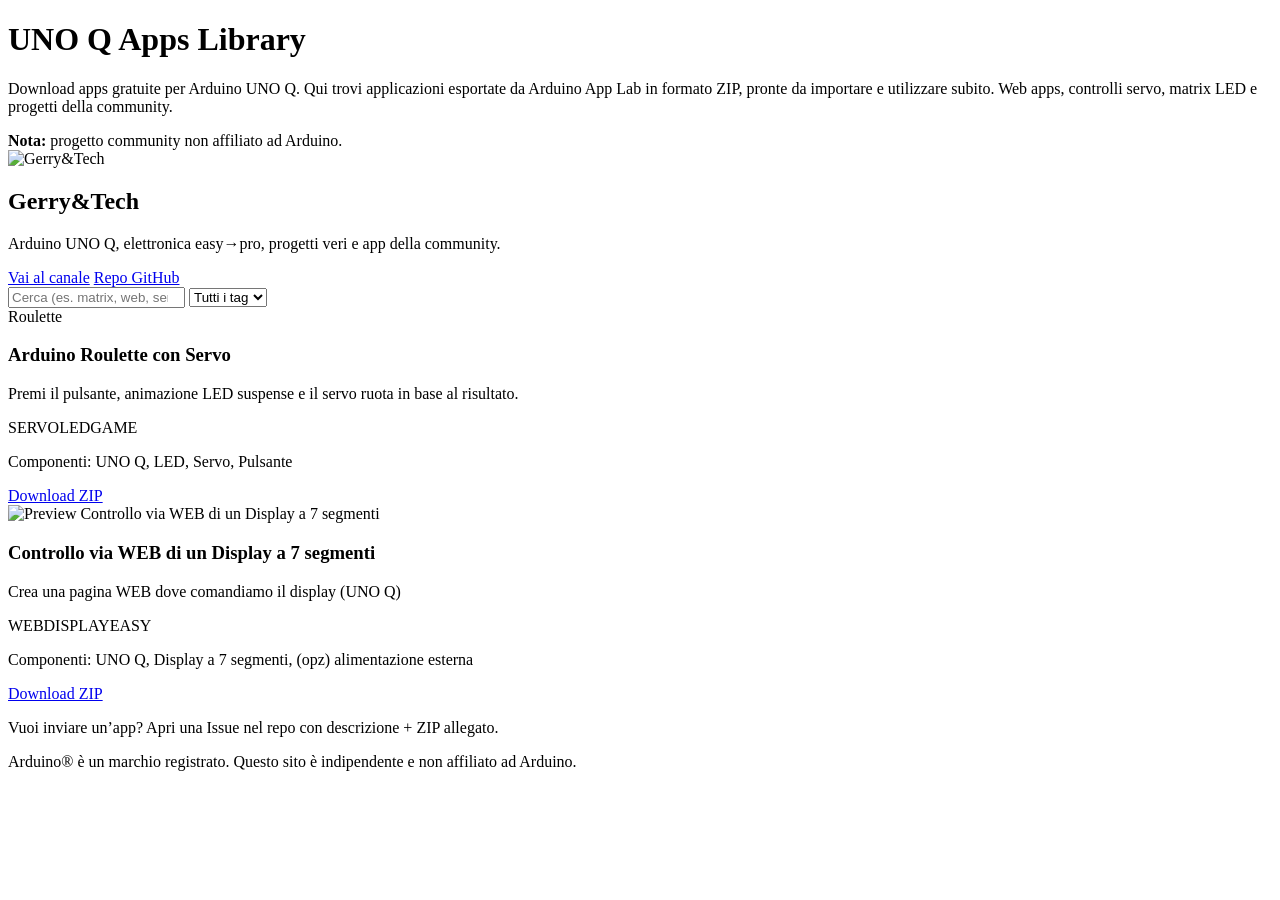
==== index.html @ cb01b99f "Update index.html" ====
<!doctype html>
<html lang="it">
<head>
  <meta charset="utf-8" />
  <meta name="viewport" content="width=device-width,initial-scale=1" />
  <title>Download Arduino UNO Q Apps Free - UNO Q App Library</title>
  <meta name="description" content="Download apps gratuite per Arduino UNO Q. ZIP pronti da importare in Arduino App Lab. Matrix, Web UI, Servo control e progetti community." />
  <meta name="keywords" content="Arduino UNO Q apps, download Arduino apps, Arduino App Lab zip, Arduino UNO Q projects, free Arduino apps" />
  <link rel="stylesheet" href="style.css" />
</head>
<body>
  <header class="wrap">
    <h1>UNO Q Apps Library</h1>
    <p>
Download apps gratuite per Arduino UNO Q. Qui trovi applicazioni esportate da Arduino App Lab in formato ZIP,
pronte da importare e utilizzare subito. Web apps, controlli servo, matrix LED e progetti della community.
</p>
    <div class="notice">
      <strong>Nota:</strong> progetto community non affiliato ad Arduino.
    </div>
    <section class="channel">
  <div class="channel-card">
    <img class="channel-img" src="assets/channel-banner.jpg" alt="Gerry&Tech">
    <div class="channel-info">
      <h2>Gerry&Tech</h2>
      <p>Arduino UNO Q, elettronica easy→pro, progetti veri e app della community.</p>
      <div class="channel-cta">
        <a class="btn primary" href="https://www.youtube.com/channel/UCjXdbreXXKrvXyU1SvKOJqw" target="_blank" rel="noreferrer">Vai al canale</a>
        <a class="btn" href="https://github.com/gerry-tech/gerry-uno-q-apps" target="_blank" rel="noreferrer">Repo GitHub</a>
      </div>
    </div>
  </div>
</section>
    <div class="controls">
      <input id="q" type="search" placeholder="Cerca (es. matrix, web, servo)..." />
      <select id="tag">
        <option value="">Tutti i tag</option>
      </select>
    </div>
  </header>

  <main class="wrap">
    <div id="grid" class="grid"></div>

    <footer class="footer">
      <p>
        Vuoi inviare un’app? Apri una Issue nel repo con descrizione + ZIP allegato.
      </p>
      <p class="tiny">
        Arduino® è un marchio registrato. Questo sito è indipendente e non affiliato ad Arduino.
      </p>
    </footer>
  </main>

  <script src="apps/apps.js?v=3"></script>
<script src="main.js?v=3"></script>
</body>
</html>
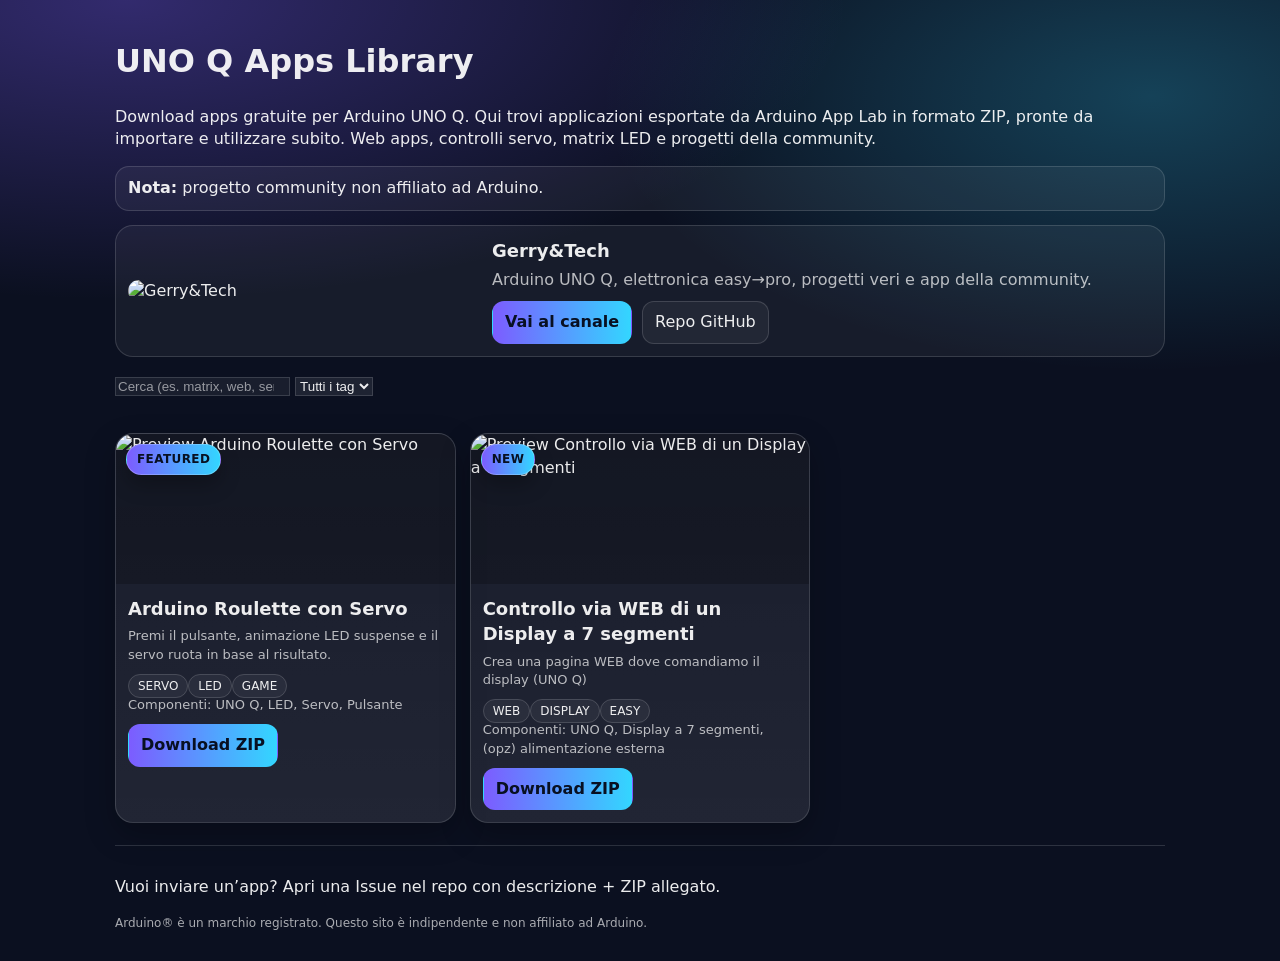
==== commit 77ab5096: "Update index.html" ====
--- a/index.html
+++ b/index.html
@@ -6,7 +6,7 @@
   <title>Download Arduino UNO Q Apps Free - UNO Q App Library</title>
   <meta name="description" content="Download apps gratuite per Arduino UNO Q. ZIP pronti da importare in Arduino App Lab. Matrix, Web UI, Servo control e progetti community." />
   <meta name="keywords" content="Arduino UNO Q apps, download Arduino apps, Arduino App Lab zip, Arduino UNO Q projects, free Arduino apps" />
-  <link rel="stylesheet" href="style.css" />
+  <link rel="stylesheet" href="style.css?v=4" />
 </head>
 <body>
   <header class="wrap">
@@ -20,7 +20,7 @@
     </div>
     <section class="channel">
   <div class="channel-card">
-    <img class="channel-img" src="assets/channel-banner.jpg" alt="Gerry&Tech">
+    <img class="channel-img" src="/gerry-uno-q-apps/assets/banner.jpg" alt="Gerry&Tech">
     <div class="channel-info">
       <h2>Gerry&Tech</h2>
       <p>Arduino UNO Q, elettronica easy→pro, progetti veri e app della community.</p>
@@ -52,7 +52,7 @@
     </footer>
   </main>
 
-  <script src="apps/apps.js?v=3"></script>
-<script src="main.js?v=3"></script>
+  <script src="apps/apps.js?v=4"></script>
+<script src="main.js?v=4"></script>
 </body>
 </html>
--- a/style.css
+++ b/style.css
@@ -0,0 +1,161 @@
+:root {
+  --max: 1050px;
+  --bg: #0b1020;
+  --card: rgba(255,255,255,0.06);
+  --card2: rgba(255,255,255,0.09);
+  --text: rgba(255,255,255,0.92);
+  --muted: rgba(255,255,255,0.70);
+  --border: rgba(255,255,255,0.14);
+  --accent: #7c5cff;
+  --accent2: #33d6ff;
+}
+
+body {
+  margin: 0;
+  font-family: system-ui, -apple-system, Segoe UI, Roboto, Arial;
+  color: var(--text);
+  background:
+    radial-gradient(1200px 500px at 10% 0%, rgba(124,92,255,0.35), transparent 60%),
+    radial-gradient(1000px 500px at 90% 10%, rgba(51,214,255,0.25), transparent 55%),
+    var(--bg);
+  line-height: 1.4;
+}
+
+.wrap { max-width: var(--max); margin: 0 auto; padding: 18px; }
+
+.notice {
+  padding: 10px 12px;
+  border: 1px solid var(--border);
+  border-radius: 14px;
+  background: rgba(255,255,255,0.05);
+}
+
+.controls input, .controls select {
+  background: rgba(255,255,255,0.06);
+  color: var(--text);
+  border: 1px solid var(--border);
+}
+
+.controls input::placeholder { color: rgba(255,255,255,0.55); }
+
+.grid { display: grid; grid-template-columns: repeat(auto-fill, minmax(260px, 1fr)); gap: 14px; }
+
+.card {
+  border: 1px solid var(--border);
+  border-radius: 18px;
+  overflow: hidden;
+  background: linear-gradient(180deg, var(--card), var(--card2));
+  box-shadow: 0 12px 30px rgba(0,0,0,0.25);
+  transition: transform .12s ease, border-color .12s ease;
+}
+.card:hover { transform: translateY(-2px); border-color: rgba(255,255,255,0.25); }
+
+.thumb {
+  height: 150px;
+  background: rgba(0,0,0,0.22);
+  display: grid;
+  place-items: center;
+}
+.thumb img {
+  width: 100%;
+  height: 100%;
+  object-fit: cover;
+  display: block;
+}
+.thumb span { color: var(--muted); font-size: 13px; }
+
+.card .content { padding: 12px; }
+.card h3 { margin: 0 0 6px; font-size: 18px; }
+.meta { font-size: 13px; color: var(--muted); margin: 0 0 10px; }
+
+.tag {
+  border: 1px solid var(--border);
+  background: rgba(255,255,255,0.05);
+  padding: 4px 9px;
+  border-radius: 999px;
+  font-size: 12px;
+  color: var(--text);
+}
+
+a.btn {
+  display: inline-block;
+  padding: 9px 12px;
+  border-radius: 12px;
+  border: 1px solid var(--border);
+  text-decoration: none;
+  color: var(--text);
+  background: rgba(255,255,255,0.05);
+}
+
+a.btn.primary {
+  border-color: transparent;
+  background: linear-gradient(90deg, var(--accent), var(--accent2));
+  color: #081022;
+  font-weight: 700;
+}
+
+.footer { margin-top: 22px; border-top: 1px solid var(--border); padding-top: 14px; }
+.tiny { font-size: 12px; color: rgba(255,255,255,0.65); }
+
+.channel { margin: 14px 0 18px; }
+.channel-card{
+  display:flex; gap:14px; align-items:center; flex-wrap:wrap;
+  border:1px solid var(--border); border-radius:18px;
+  background: rgba(255,255,255,0.05);
+  padding: 12px;
+}
+.channel-img{
+  width: 100%;
+  max-width: 350px;
+  height: auto;
+  object-fit: contain;
+  border-radius: 14px;
+}
+
+
+.channel-info h2{ margin: 0 0 6px; font-size: 18px; }
+.channel-info p{ margin: 0 0 10px; color: var(--muted); }
+.channel-cta{ display:flex; gap:10px; flex-wrap:wrap; }
+
+.controls select {
+  background: rgba(255,255,255,0.08);
+  color: var(--text);
+  border: 1px solid var(--border);
+}
+
+/* Fix menu a tendina (options) */
+.controls select option {
+  background: #0b1020;   /* stesso del bg */
+  color: rgba(255,255,255,0.92);
+}
+
+/* App Store hover */
+.card {
+  transition: transform .15s ease, box-shadow .15s ease, border-color .15s ease, filter .15s ease;
+}
+
+.card:hover {
+  transform: translateY(-4px);
+  box-shadow: 0 18px 45px rgba(0,0,0,0.38);
+  border-color: rgba(255,255,255,0.28);
+  filter: brightness(1.03);
+}
+
+/* Badge (NEW / FEATURED) */
+.card { position: relative; }
+
+.badge{
+  position: absolute;
+  top: 10px;
+  left: 10px;
+  z-index: 5;
+  padding: 6px 10px;
+  border-radius: 999px;
+  font-size: 12px;
+  font-weight: 800;
+  letter-spacing: .4px;
+  color: #081022;
+  background: linear-gradient(90deg, var(--accent), var(--accent2));
+  border: 1px solid rgba(255,255,255,0.22);
+  box-shadow: 0 10px 20px rgba(0,0,0,0.25);
+}
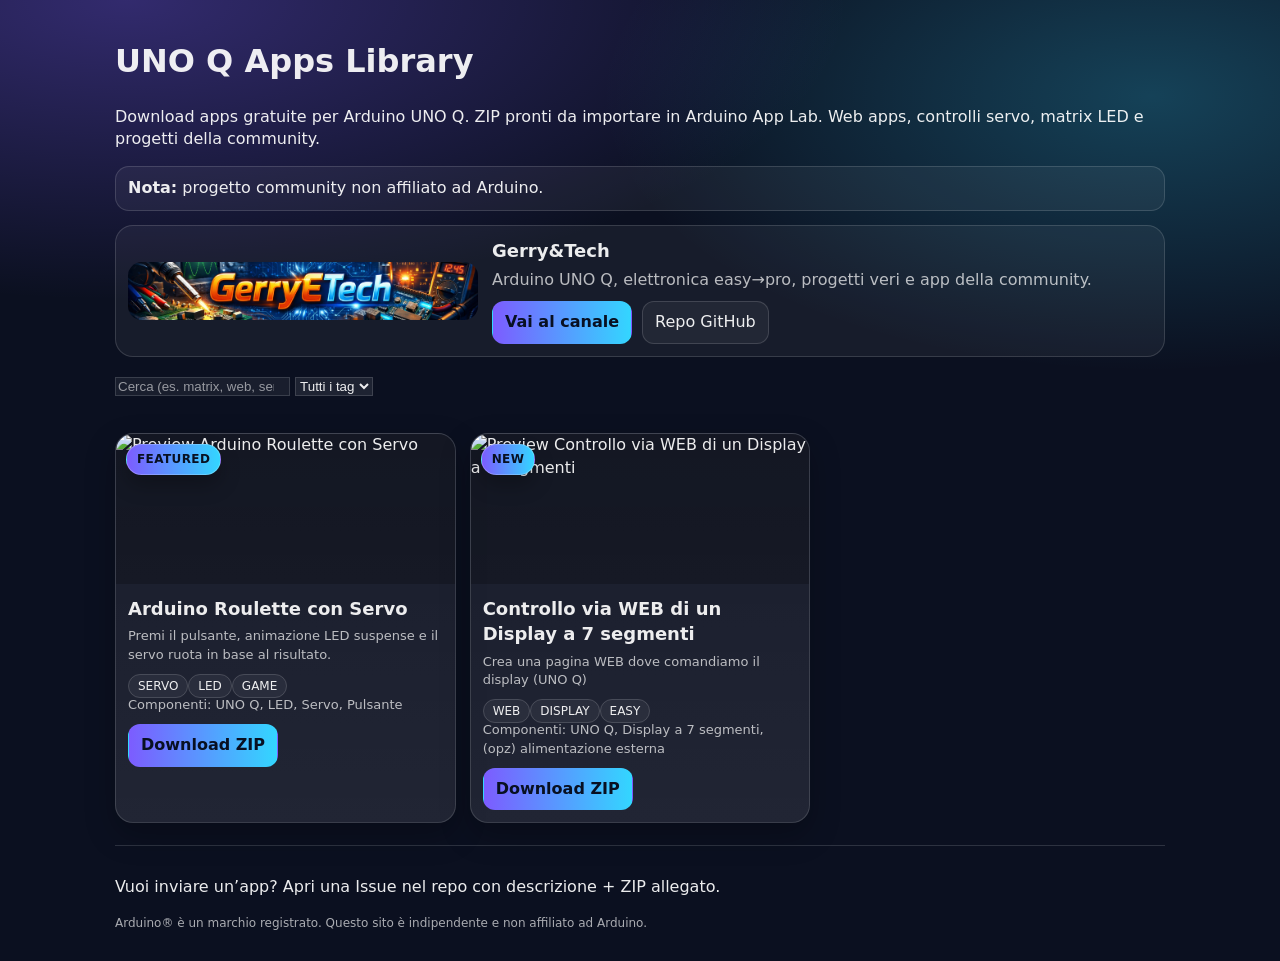
==== commit 30271018: "Update index.html" ====
--- a/index.html
+++ b/index.html
@@ -3,34 +3,43 @@
 <head>
   <meta charset="utf-8" />
   <meta name="viewport" content="width=device-width,initial-scale=1" />
-  <title>Download Arduino UNO Q Apps Free - UNO Q App Library</title>
-  <meta name="description" content="Download apps gratuite per Arduino UNO Q. ZIP pronti da importare in Arduino App Lab. Matrix, Web UI, Servo control e progetti community." />
-  <meta name="keywords" content="Arduino UNO Q apps, download Arduino apps, Arduino App Lab zip, Arduino UNO Q projects, free Arduino apps" />
-  <link rel="stylesheet" href="style.css?v=4" />
+  <title>UNO Q Apps Library</title>
+
+  <meta name="description" content="Download apps gratuite per Arduino UNO Q. ZIP pronti da importare in Arduino App Lab. Web UI, Servo, Matrix e progetti community." />
+
+  <!-- cache-buster -->
+  <link rel="stylesheet" href="style.css?v=10" />
+
+  <!-- (opzionale) favicon: evita 404 -->
+  <link rel="icon" href="data:,">
 </head>
+
 <body>
   <header class="wrap">
     <h1>UNO Q Apps Library</h1>
-    <p>
-Download apps gratuite per Arduino UNO Q. Qui trovi applicazioni esportate da Arduino App Lab in formato ZIP,
-pronte da importare e utilizzare subito. Web apps, controlli servo, matrix LED e progetti della community.
-</p>
+    <p class="sub">
+      Download apps gratuite per Arduino UNO Q. ZIP pronti da importare in Arduino App Lab.
+      Web apps, controlli servo, matrix LED e progetti della community.
+    </p>
+
     <div class="notice">
       <strong>Nota:</strong> progetto community non affiliato ad Arduino.
     </div>
+
     <section class="channel">
-  <div class="channel-card">
-    <img class="channel-img" src="/gerry-uno-q-apps/assets/banner.jpg" alt="Gerry&Tech">
-    <div class="channel-info">
-      <h2>Gerry&Tech</h2>
-      <p>Arduino UNO Q, elettronica easy→pro, progetti veri e app della community.</p>
-      <div class="channel-cta">
-        <a class="btn primary" href="https://www.youtube.com/channel/UCjXdbreXXKrvXyU1SvKOJqw" target="_blank" rel="noreferrer">Vai al canale</a>
-        <a class="btn" href="https://github.com/gerry-tech/gerry-uno-q-apps" target="_blank" rel="noreferrer">Repo GitHub</a>
+      <div class="channel-card">
+        <img class="channel-img" src="assets/banner.jpg" alt="Gerry&Tech">
+        <div class="channel-info">
+          <h2>Gerry&Tech</h2>
+          <p>Arduino UNO Q, elettronica easy→pro, progetti veri e app della community.</p>
+          <div class="channel-cta">
+            <a class="btn primary" href="https://www.youtube.com/channel/UCjXdbreXXKrvXyU1SvKOJqw" target="_blank" rel="noreferrer">Vai al canale</a>
+            <a class="btn" href="https://github.com/gerry-tech/gerry-uno-q-apps" target="_blank" rel="noreferrer">Repo GitHub</a>
+          </div>
+        </div>
       </div>
-    </div>
-  </div>
-</section>
+    </section>
+
     <div class="controls">
       <input id="q" type="search" placeholder="Cerca (es. matrix, web, servo)..." />
       <select id="tag">
@@ -43,16 +52,13 @@
     <div id="grid" class="grid"></div>
 
     <footer class="footer">
-      <p>
-        Vuoi inviare un’app? Apri una Issue nel repo con descrizione + ZIP allegato.
-      </p>
-      <p class="tiny">
-        Arduino® è un marchio registrato. Questo sito è indipendente e non affiliato ad Arduino.
-      </p>
+      <p>Vuoi inviare un’app? Apri una Issue nel repo con descrizione + ZIP allegato.</p>
+      <p class="tiny">Arduino® è un marchio registrato. Questo sito è indipendente e non affiliato ad Arduino.</p>
     </footer>
   </main>
 
-  <script src="apps/apps.js?v=4"></script>
-<script src="main.js?v=4"></script>
+  <!-- IMPORTANT: carica prima la lista apps -->
+  <script src="apps/apps.js?v=10"></script>
+  <script src="main.js?v=10"></script>
 </body>
 </html>
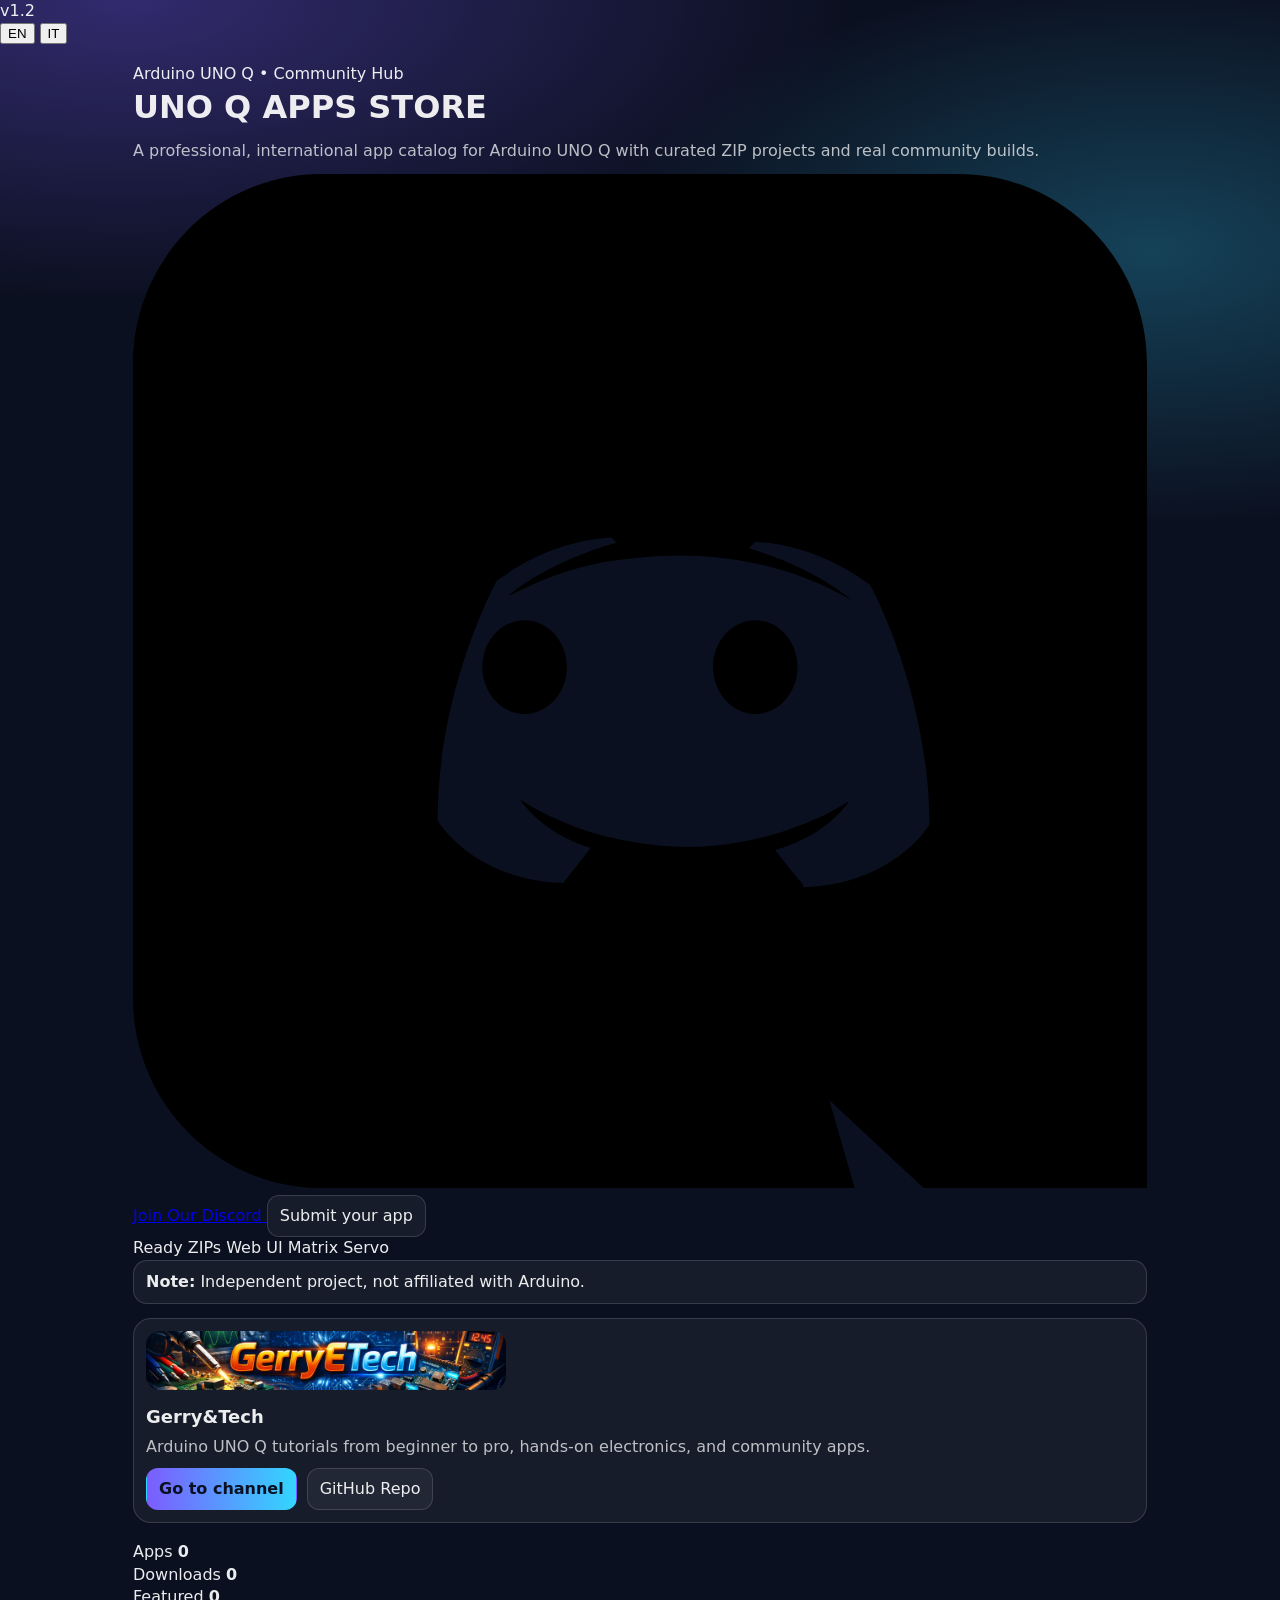
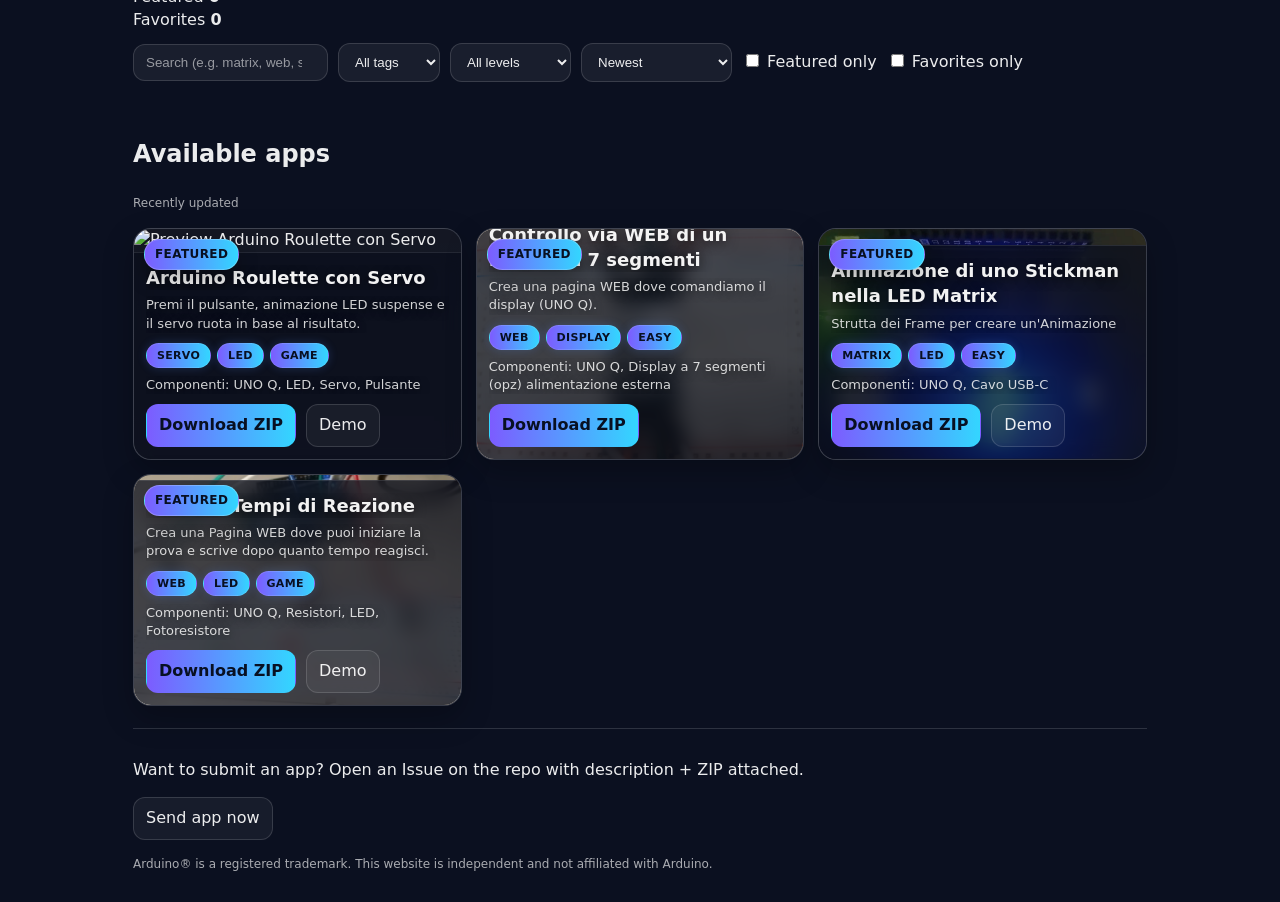
==== commit 062063a6: "Update index.html" ====
--- a/index.html
+++ b/index.html
@@ -1,29 +1,61 @@
 <!doctype html>
-<html lang="it">
+<html lang="en">
 <head>
   <meta charset="utf-8" />
   <meta name="viewport" content="width=device-width,initial-scale=1" />
-  <title>UNO Q Apps Library</title>
+  <title>UNO Q APPS STORE | Gerry&Tech FREE Arduino UNO Q Apps Download</title>
 
-  <meta name="description" content="Download apps gratuite per Arduino UNO Q. ZIP pronti da importare in Arduino App Lab. Web UI, Servo, Matrix e progetti community." />
+  <meta name="description" content="Professional international app store for Arduino UNO Q projects. Discover, filter, favorite, and download ready-to-import ZIP apps from the community." />
 
-  <!-- cache-buster -->
-  <link rel="stylesheet" href="style.css?v=10" />
-
-  <!-- (opzionale) favicon: evita 404 -->
+  <link rel="stylesheet" href="style.css?v=121" />
   <link rel="icon" href="data:,">
 </head>
 
 <body>
-  <header class="wrap">
-    <h1>UNO Q Apps Library</h1>
-    <p class="sub">
-      Download apps gratuite per Arduino UNO Q. ZIP pronti da importare in Arduino App Lab.
-      Web apps, controlli servo, matrix LED e progetti della community.
-    </p>
+  <div class="site-version">v1.2</div>
 
-    <div class="notice">
-      <strong>Nota:</strong> progetto community non affiliato ad Arduino.
+  <div class="lang-toggle" role="group" aria-label="Language">
+    <button id="langEN" class="lang-btn" type="button" aria-pressed="false">EN</button>
+    <button id="langIT" class="lang-btn" type="button" aria-pressed="false">IT</button>
+  </div>
+
+  <div class="fx fx-pcb" aria-hidden="true"></div>
+  <div class="fx fx-scan" aria-hidden="true"></div>
+  <div class="fx fx-noise" aria-hidden="true"></div>
+
+  <header class="wrap hero">
+    <div class="hero-top">
+      <div class="hero-title">
+        <div class="kicker" data-i18n="kicker">Arduino UNO Q • Community Hub</div>
+        <h1 data-i18n="hero_title">UNO Q APPS STORE</h1>
+        <p class="sub" data-i18n="hero_sub">A professional, international app catalog for Arduino UNO Q with curated ZIP projects and real community builds.</p>
+
+        <div class="hero-actions">
+          <a href="https://discord.gg/9DG42pSMGm" target="_blank" rel="noreferrer" class="discord-cta">
+            <span class="discord-icon" aria-hidden="true">
+              <svg viewBox="0 0 24 24" aria-hidden="true" role="img">
+                <path d="M19.54 0H4.46C2 0 0 2.02 0 4.5v15C0 21.98 2 24 4.46 24h12.62l-.6-2.08 1.45 1.35 1.37 1.27L24 24V4.5C24 2.02 22 0 19.54 0ZM15.84 16.8s-.35-.42-.64-.8c1.27-.36 1.75-1.16 1.75-1.16-.4.26-.78.44-1.12.56-.5.2-.98.33-1.45.41-.96.18-1.84.13-2.6-.01-.57-.1-1.06-.24-1.47-.41-.23-.09-.48-.2-.74-.34-.03-.02-.06-.03-.09-.05-.02-.01-.03-.02-.04-.03-.18-.1-.28-.17-.28-.17s.46.78 1.67 1.15c-.29.38-.65.83-.65.83-2.15-.07-2.97-1.48-2.97-1.48 0-3.13 1.4-5.67 1.4-5.67 1.4-1.05 2.73-1.02 2.73-1.02l.1.12c-1.75.5-2.56 1.26-2.56 1.26s.21-.11.57-.27c1.03-.45 1.85-.57 2.19-.6.06-.01.11-.02.17-.02.62-.08 1.33-.1 2.08-.02.99.11 2.05.39 3.12 1.01 0 0-.77-.73-2.43-1.23l.14-.15s1.33-.03 2.73 1.02c0 0 1.4 2.54 1.4 5.67 0 0-.83 1.41-2.98 1.48ZM9.27 12.78c-.55 0-1-.5-1-1.11 0-.61.44-1.11 1-1.11.55 0 1 .5 1 1.11 0 .61-.45 1.11-1 1.11Zm5.46 0c-.55 0-1-.5-1-1.11 0-.61.45-1.11 1-1.11s1 .5 1 1.11c0 .61-.45 1.11-1 1.11Z" />
+              </svg>
+            </span>
+            <span data-i18n="join_discord">Join Our Discord</span>
+          </a>
+          <a href="https://github.com/gerry-tech/gerry-uno-q-apps/issues/new" target="_blank" rel="noreferrer" class="btn submit-app-cta">
+            <span data-i18n="submit_app">Submit your app</span>
+          </a>
+        </div>
+
+        <div class="hero-pills">
+          <span class="pill" data-i18n="pill_zip">Ready ZIPs</span>
+          <span class="pill" data-i18n="pill_web">Web UI</span>
+          <span class="pill" data-i18n="pill_matrix">Matrix</span>
+          <span class="pill" data-i18n="pill_servo">Servo</span>
+        </div>
+      </div>
+
+      <div class="hero-side">
+        <div id="videoPing" class="video-ping" hidden></div>
+        <div class="notice"><strong data-i18n="note_label">Note:</strong> <span data-i18n="note_text">Independent project, not affiliated with Arduino.</span></div>
+      </div>
     </div>
 
     <section class="channel">
@@ -31,34 +63,86 @@
         <img class="channel-img" src="assets/banner.jpg" alt="Gerry&Tech">
         <div class="channel-info">
           <h2>Gerry&Tech</h2>
-          <p>Arduino UNO Q, elettronica easy→pro, progetti veri e app della community.</p>
+          <p data-i18n="channel_desc">Arduino UNO Q tutorials from beginner to pro, hands-on electronics, and community apps.</p>
           <div class="channel-cta">
-            <a class="btn primary" href="https://www.youtube.com/channel/UCjXdbreXXKrvXyU1SvKOJqw" target="_blank" rel="noreferrer">Vai al canale</a>
-            <a class="btn" href="https://github.com/gerry-tech/gerry-uno-q-apps" target="_blank" rel="noreferrer">Repo GitHub</a>
+            <a class="btn primary" href="https://www.youtube.com/channel/UCjXdbreXXKrvXyU1SvKOJqw" target="_blank" rel="noreferrer"><span data-i18n="go_channel">Go to channel</span></a>
+            <a class="btn" href="https://github.com/gerry-tech/gerry-uno-q-apps" target="_blank" rel="noreferrer"><span data-i18n="repo_github">GitHub Repo</span></a>
           </div>
         </div>
       </div>
     </section>
 
+    <section class="quick-stats" aria-live="polite">
+      <div class="stat-card">
+        <span data-i18n="stat_apps">Apps</span>
+        <strong id="statApps">0</strong>
+      </div>
+      <div class="stat-card">
+        <span data-i18n="stat_downloads">Downloads</span>
+        <strong id="statDownloads">0</strong>
+      </div>
+      <div class="stat-card">
+        <span data-i18n="stat_featured">Featured</span>
+        <strong id="statFeatured">0</strong>
+      </div>
+      <div class="stat-card">
+        <span data-i18n="stat_favorites">Favorites</span>
+        <strong id="statFavorites">0</strong>
+      </div>
+    </section>
+
+    <div class="quick-filters" id="quickFilters"></div>
+
     <div class="controls">
-      <input id="q" type="search" placeholder="Cerca (es. matrix, web, servo)..." />
+      <input id="q" type="search" data-i18n-placeholder="search_ph" placeholder="Search (e.g. matrix, web, servo)..." />
       <select id="tag">
-        <option value="">Tutti i tag</option>
+        <option value="" data-i18n="all_tags">All tags</option>
       </select>
+      <select id="level">
+        <option value="" data-i18n="all_levels">All levels</option>
+        <option value="beginner" data-i18n="level_beginner">Beginner</option>
+        <option value="intermediate" data-i18n="level_intermediate">Intermediate</option>
+        <option value="advanced" data-i18n="level_advanced">Advanced</option>
+      </select>
+      <select id="sort">
+        <option value="new" data-i18n="sort_new">Newest</option>
+        <option value="trending" data-i18n="sort_trending">Trending</option>
+        <option value="downloads" data-i18n="sort_downloads">Most downloaded</option>
+        <option value="name" data-i18n="sort_name">Name A–Z</option>
+      </select>
+      <label class="featured-filter">
+        <input id="featuredOnly" type="checkbox" />
+        <span data-i18n="featured_only">Featured only</span>
+      </label>
+      <label class="featured-filter">
+        <input id="favoritesOnly" type="checkbox" />
+        <span data-i18n="favorites_only">Favorites only</span>
+      </label>
     </div>
   </header>
 
   <main class="wrap">
+    <div class="section-head">
+      <h2 class="section-title" data-i18n="section_title">Available apps</h2>
+      <div class="section-right">
+        <span class="status-dot"></span>
+        <span class="tiny" data-i18n="updated_recently">Recently updated</span>
+      </div>
+    </div>
+
+    <div id="resultCount" class="result-count tiny"></div>
     <div id="grid" class="grid"></div>
 
     <footer class="footer">
-      <p>Vuoi inviare un’app? Apri una Issue nel repo con descrizione + ZIP allegato.</p>
-      <p class="tiny">Arduino® è un marchio registrato. Questo sito è indipendente e non affiliato ad Arduino.</p>
+      <p data-i18n="footer_send_app">Want to submit an app? Open an Issue on the repo with description + ZIP attached.</p>
+      <p><a class="btn submit-app-cta" href="https://github.com/gerry-tech/gerry-uno-q-apps/issues/new" target="_blank" rel="noreferrer"><span data-i18n="submit_app_now">Send app now</span></a></p>
+      <p class="tiny" data-i18n="footer_disclaimer">Arduino® is a registered trademark. This website is independent and not affiliated with Arduino.</p>
     </footer>
   </main>
 
-  <!-- IMPORTANT: carica prima la lista apps -->
-  <script src="apps/apps.js?v=10"></script>
-  <script src="main.js?v=10"></script>
+  <div id="toast" class="toast" role="status" aria-live="polite"></div>
+
+  <script src="apps/apps.js?v=121"></script>
+  <script src="main.js?v=121"></script>
 </body>
 </html>
--- a/style.css
+++ b/style.css
@@ -1,103 +1,46 @@
-:root {
+:root{
   --max: 1050px;
   --bg: #0b1020;
+
+  --text: rgba(255,255,255,0.92);
+  --muted: rgba(255,255,255,0.72);
+
   --card: rgba(255,255,255,0.06);
   --card2: rgba(255,255,255,0.09);
-  --text: rgba(255,255,255,0.92);
-  --muted: rgba(255,255,255,0.70);
   --border: rgba(255,255,255,0.14);
+
   --accent: #7c5cff;
   --accent2: #33d6ff;
-}
-
-body {
-  margin: 0;
+
+  --glass: rgba(10,14,28,0.72);
+}
+
+*{ box-sizing:border-box; }
+
+body{
+  margin:0;
   font-family: system-ui, -apple-system, Segoe UI, Roboto, Arial;
   color: var(--text);
+  line-height: 1.4;
   background:
     radial-gradient(1200px 500px at 10% 0%, rgba(124,92,255,0.35), transparent 60%),
     radial-gradient(1000px 500px at 90% 10%, rgba(51,214,255,0.25), transparent 55%),
     var(--bg);
-  line-height: 1.4;
-}
-
-.wrap { max-width: var(--max); margin: 0 auto; padding: 18px; }
-
-.notice {
+}
+
+.wrap{ max-width: var(--max); margin: 0 auto; padding: 18px; }
+
+h1{ margin: 0 0 10px; }
+.sub{ color: var(--muted); margin: 0 0 12px; }
+
+.notice{
   padding: 10px 12px;
   border: 1px solid var(--border);
   border-radius: 14px;
   background: rgba(255,255,255,0.05);
 }
 
-.controls input, .controls select {
-  background: rgba(255,255,255,0.06);
-  color: var(--text);
-  border: 1px solid var(--border);
-}
-
-.controls input::placeholder { color: rgba(255,255,255,0.55); }
-
-.grid { display: grid; grid-template-columns: repeat(auto-fill, minmax(260px, 1fr)); gap: 14px; }
-
-.card {
-  border: 1px solid var(--border);
-  border-radius: 18px;
-  overflow: hidden;
-  background: linear-gradient(180deg, var(--card), var(--card2));
-  box-shadow: 0 12px 30px rgba(0,0,0,0.25);
-  transition: transform .12s ease, border-color .12s ease;
-}
-.card:hover { transform: translateY(-2px); border-color: rgba(255,255,255,0.25); }
-
-.thumb {
-  height: 150px;
-  background: rgba(0,0,0,0.22);
-  display: grid;
-  place-items: center;
-}
-.thumb img {
-  width: 100%;
-  height: 100%;
-  object-fit: cover;
-  display: block;
-}
-.thumb span { color: var(--muted); font-size: 13px; }
-
-.card .content { padding: 12px; }
-.card h3 { margin: 0 0 6px; font-size: 18px; }
-.meta { font-size: 13px; color: var(--muted); margin: 0 0 10px; }
-
-.tag {
-  border: 1px solid var(--border);
-  background: rgba(255,255,255,0.05);
-  padding: 4px 9px;
-  border-radius: 999px;
-  font-size: 12px;
-  color: var(--text);
-}
-
-a.btn {
-  display: inline-block;
-  padding: 9px 12px;
-  border-radius: 12px;
-  border: 1px solid var(--border);
-  text-decoration: none;
-  color: var(--text);
-  background: rgba(255,255,255,0.05);
-}
-
-a.btn.primary {
-  border-color: transparent;
-  background: linear-gradient(90deg, var(--accent), var(--accent2));
-  color: #081022;
-  font-weight: 700;
-}
-
-.footer { margin-top: 22px; border-top: 1px solid var(--border); padding-top: 14px; }
-.tiny { font-size: 12px; color: rgba(255,255,255,0.65); }
-
-.channel { margin: 14px 0 18px; }
+.channel{ margin: 14px 0 18px; }
 .channel-card{
   display:flex; gap:14px; align-items:center; flex-wrap:wrap;
   border:1px solid var(--border); border-radius:18px;
@@ -106,56 +49,172 @@
 }
 .channel-img{
   width: 100%;
-  max-width: 350px;
+  max-width: 360px;
   height: auto;
   object-fit: contain;
   border-radius: 14px;
 }
-
-
 .channel-info h2{ margin: 0 0 6px; font-size: 18px; }
 .channel-info p{ margin: 0 0 10px; color: var(--muted); }
 .channel-cta{ display:flex; gap:10px; flex-wrap:wrap; }
 
-.controls select {
-  background: rgba(255,255,255,0.08);
+.controls{
+  margin-top: 12px;
+  display:flex;
+  gap:10px;
+  flex-wrap:wrap;
+  align-items:center;
+}
+
+.controls input,
+.controls select{
+  background: rgba(255,255,255,0.06);
   color: var(--text);
   border: 1px solid var(--border);
-}
-
-/* Fix menu a tendina (options) */
-.controls select option {
-  background: #0b1020;   /* stesso del bg */
+  border-radius: 12px;
+  padding: 10px 12px;
+  outline:none;
+}
+
+.controls input::placeholder{ color: rgba(255,255,255,0.55); }
+
+.controls select option{
+  background: #0b1020;
   color: rgba(255,255,255,0.92);
 }
 
-/* App Store hover */
-.card {
+.grid{
+  margin-top: 14px;
+  display:grid;
+  grid-template-columns: repeat(auto-fill, minmax(260px, 1fr));
+  gap: 14px;
+}
+
+.card{
+  position: relative;
+  border: 1px solid var(--border);
+  border-radius: 18px;
+  overflow: hidden;
+  background: linear-gradient(180deg, var(--card), var(--card2));
+  box-shadow: 0 12px 30px rgba(0,0,0,0.25);
   transition: transform .15s ease, box-shadow .15s ease, border-color .15s ease, filter .15s ease;
 }
-
-.card:hover {
+.card:hover{
   transform: translateY(-4px);
   box-shadow: 0 18px 45px rgba(0,0,0,0.38);
   border-color: rgba(255,255,255,0.28);
   filter: brightness(1.03);
 }
 
-/* Badge (NEW / FEATURED) */
-.card { position: relative; }
+.thumb{ height: 230px; background: rgba(0,0,0,0.22); }
+.thumb img{ width:100%; height:100%; object-fit:cover; display:block; }
+.thumb span{ display:grid; place-items:center; height:100%; color: var(--muted); font-size: 13px; }
+
+.content{
+  position: absolute;
+  left: 0; right: 0; bottom: 0;
+  padding: 12px;
+  background: var(--glass);
+  backdrop-filter: blur(10px);
+  -webkit-backdrop-filter: blur(10px);
+  border-top: 1px solid rgba(255,255,255,0.10);
+}
+
+.card h3{
+  margin: 0 0 6px;
+  font-size: 18px;
+  font-weight: 850;
+  background: linear-gradient(90deg, var(--accent), var(--accent2));
+  -webkit-background-clip: text;
+  -webkit-text-fill-color: transparent;
+  text-shadow: 0 2px 14px rgba(0,0,0,0.65);
+
+  /* taglio su 2 righe se è lungo */
+  display: -webkit-box;
+  -webkit-line-clamp: 2;
+  -webkit-box-orient: vertical;
+  overflow: hidden;
+}
+
+.meta{
+  margin: 0 0 10px;
+  font-size: 13px;
+  color: rgba(255,255,255,0.80);
+  text-shadow: 0 2px 10px rgba(0,0,0,0.55);
+
+  display: -webkit-box;
+  -webkit-line-clamp: 3;
+  -webkit-box-orient: vertical;
+  overflow: hidden;
+}
+
+.tags{ display:flex; gap:6px; flex-wrap:wrap; margin-bottom: 8px; }
+
+.tag{
+  background: linear-gradient(90deg, var(--accent), var(--accent2));
+  color: #081022;
+  padding: 4px 10px;
+  border-radius: 999px;
+  font-size: 11px;
+  font-weight: 800;
+  letter-spacing: 0.3px;
+  box-shadow: 0 0 10px rgba(80,140,255,0.22);
+  border: 1px solid rgba(255,255,255,0.12);
+}
+
+.btns{ display:flex; gap:10px; flex-wrap:wrap; }
+
+a.btn{
+  display:inline-block;
+  padding: 9px 12px;
+  border-radius: 12px;
+  border: 1px solid var(--border);
+  text-decoration:none;
+  color: var(--text);
+  background: rgba(255,255,255,0.05);
+}
+
+a.btn.primary{
+  border-color: transparent;
+  background: linear-gradient(90deg, var(--accent), var(--accent2));
+  color: #081022;
+  font-weight: 900;
+}
 
 .badge{
-  position: absolute;
-  top: 10px;
-  left: 10px;
+  position:absolute;
+  top: 10px; left: 10px;
   z-index: 5;
   padding: 6px 10px;
   border-radius: 999px;
   font-size: 12px;
-  font-weight: 800;
+  font-weight: 900;
   letter-spacing: .4px;
   color: #081022;
   background: linear-gradient(90deg, var(--accent), var(--accent2));
   border: 1px solid rgba(255,255,255,0.22);
   box-shadow: 0 10px 20px rgba(0,0,0,0.25);
 }
+
+.empty{ color: var(--muted); }
+
+.footer{
+  margin-top: 22px;
+  border-top: 1px solid var(--border);
+  padding-top: 14px;
+}
+.tiny{ font-size: 12px; color: rgba(255,255,255,0.65); }
+
+/* FIX LEGGIBILITÀ TESTI SU OVERLAY */
+.card h3{
+  background: none !important;
+  -webkit-text-fill-color: rgba(255,255,255,0.95) !important;
+  color: rgba(255,255,255,0.95) !important;
+  text-shadow: 0 2px 12px rgba(0,0,0,0.70) !important;
+}
+
+.meta{
+  color: rgba(255,255,255,0.82) !important;
+  text-shadow: 0 2px 10px rgba(0,0,0,0.65) !important;
+}
+
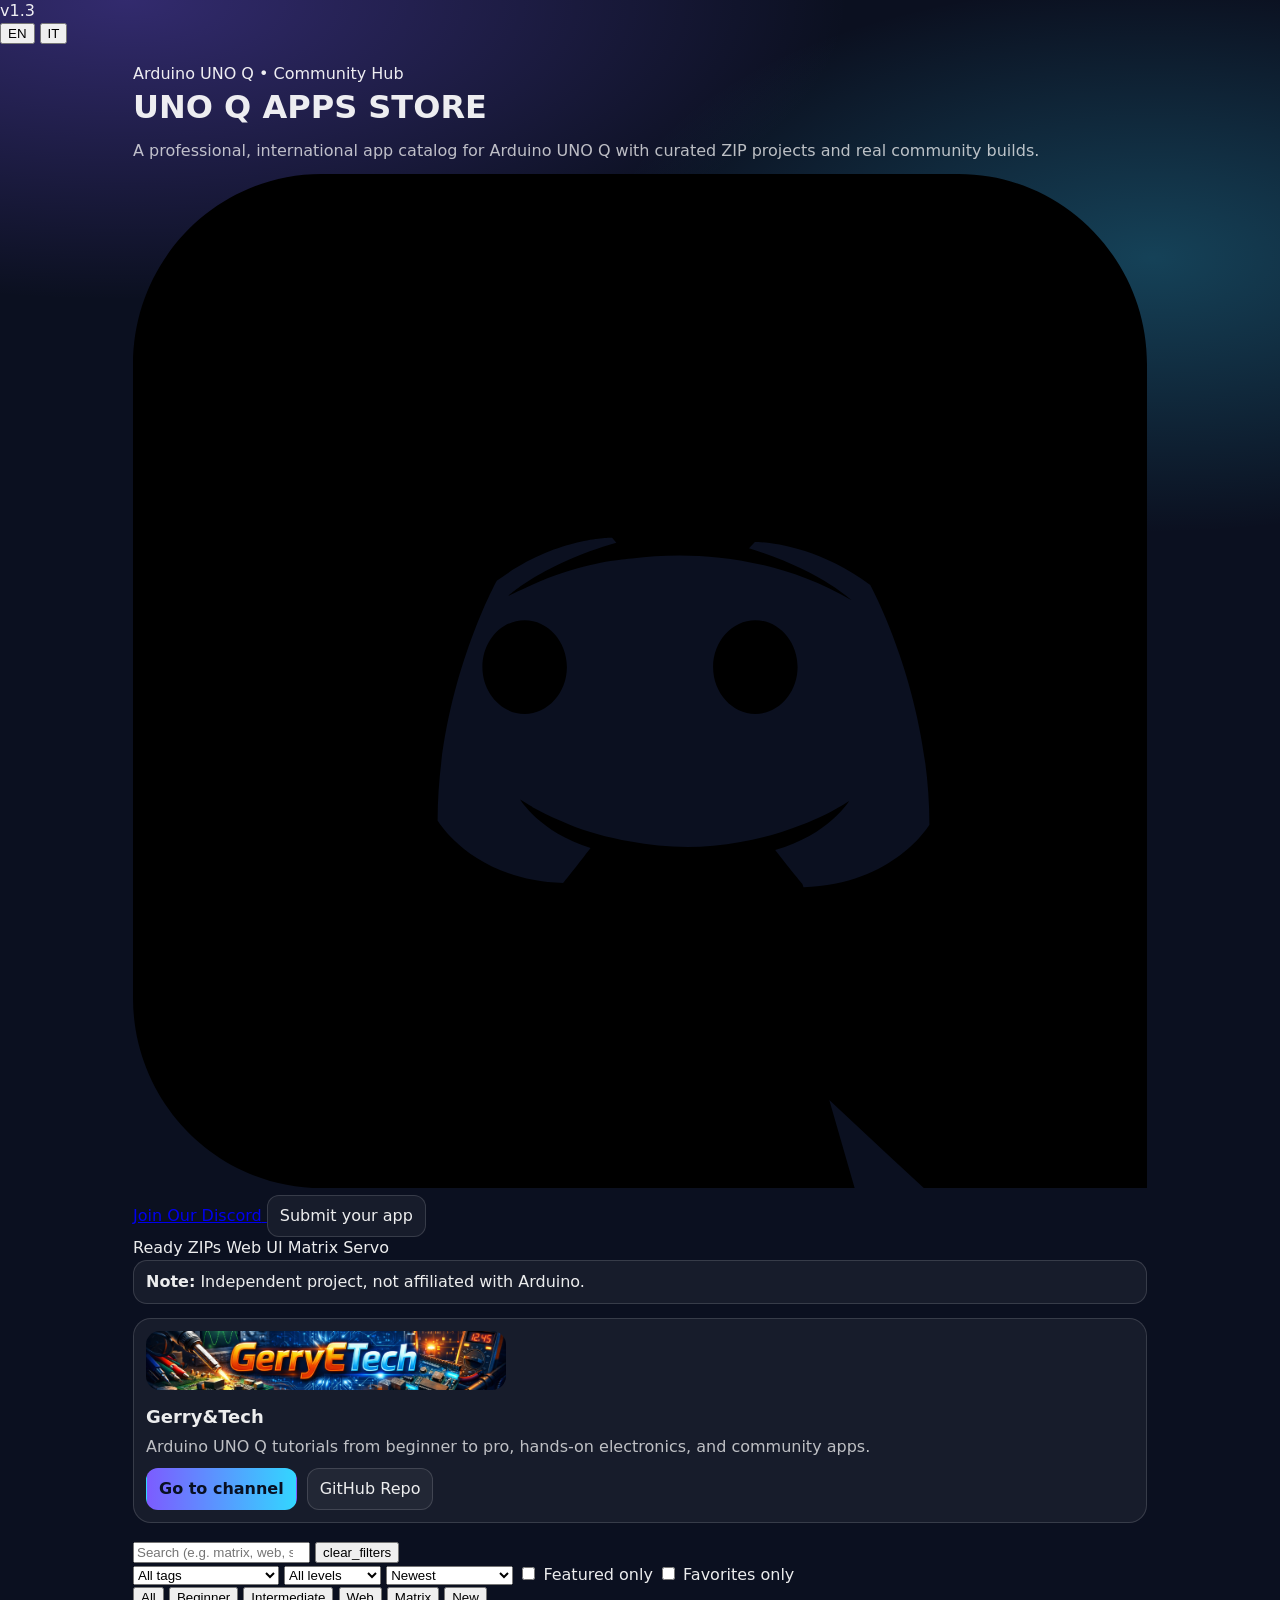
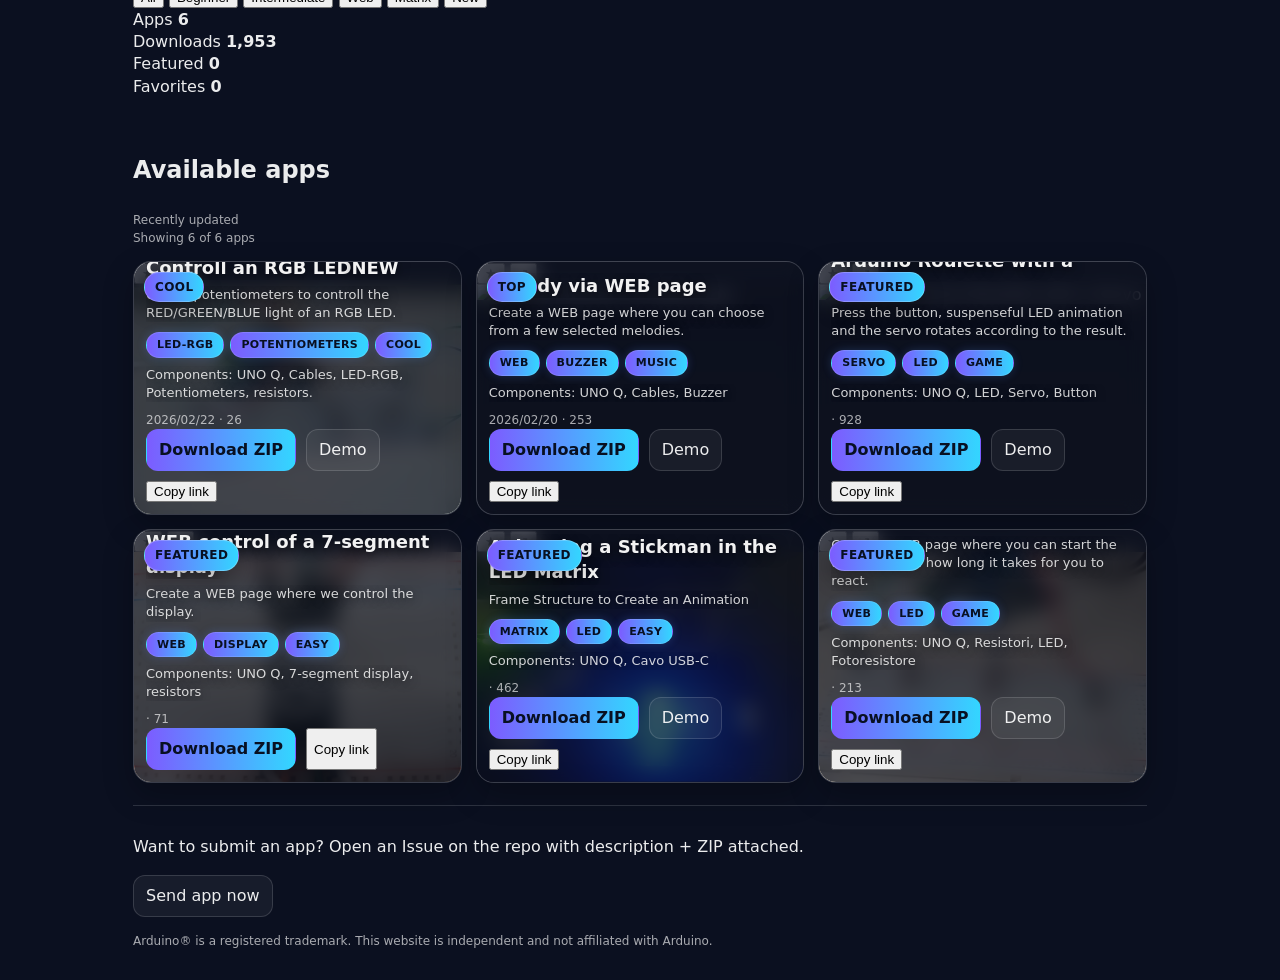
==== commit e1e25e2e: "Update index.html" ====
--- a/index.html
+++ b/index.html
@@ -3,16 +3,16 @@
 <head>
   <meta charset="utf-8" />
   <meta name="viewport" content="width=device-width,initial-scale=1" />
-  <title>UNO Q APPS STORE | Gerry&Tech FREE Arduino UNO Q Apps Download</title>
+  <title>UNO Q APPS STORE</title>
 
   <meta name="description" content="Professional international app store for Arduino UNO Q projects. Discover, filter, favorite, and download ready-to-import ZIP apps from the community." />
 
-  <link rel="stylesheet" href="style.css?v=121" />
+  <link rel="stylesheet" href="style.css?v=137" />
   <link rel="icon" href="data:,">
 </head>
 
 <body>
-  <div class="site-version">v1.2</div>
+  <div class="site-version">v1.3</div>
 
   <div class="lang-toggle" role="group" aria-label="Language">
     <button id="langEN" class="lang-btn" type="button" aria-pressed="false">EN</button>
@@ -20,6 +20,7 @@
   </div>
 
   <div class="fx fx-pcb" aria-hidden="true"></div>
+  <div class="fx fx-stars" aria-hidden="true"></div>
   <div class="fx fx-scan" aria-hidden="true"></div>
   <div class="fx fx-noise" aria-hidden="true"></div>
 
@@ -72,53 +73,61 @@
       </div>
     </section>
 
-    <section class="quick-stats" aria-live="polite">
-      <div class="stat-card">
-        <span data-i18n="stat_apps">Apps</span>
-        <strong id="statApps">0</strong>
+    <section class="command-center" aria-label="App controls">
+      <div class="controls-panel">
+        <div class="controls-top">
+          <input id="q" type="search" data-i18n-placeholder="search_ph" placeholder="Search (e.g. matrix, web, servo)..." />
+          <button id="clearFilters" class="btn ghost" type="button" data-i18n="clear_filters">Reset filters</button>
+        </div>
+
+        <div class="controls-grid">
+          <select id="tag">
+            <option value="" data-i18n="all_tags">All tags</option>
+          </select>
+          <select id="level">
+            <option value="" data-i18n="all_levels">All levels</option>
+            <option value="beginner" data-i18n="level_beginner">Beginner</option>
+            <option value="intermediate" data-i18n="level_intermediate">Intermediate</option>
+            <option value="advanced" data-i18n="level_advanced">Advanced</option>
+          </select>
+          <select id="sort">
+            <option value="new" data-i18n="sort_new">Newest</option>
+            <option value="trending" data-i18n="sort_trending">Trending</option>
+            <option value="downloads" data-i18n="sort_downloads">Most downloaded</option>
+            <option value="name" data-i18n="sort_name">Name A–Z</option>
+          </select>
+          <label class="featured-filter">
+            <input id="featuredOnly" type="checkbox" />
+            <span data-i18n="featured_only">Featured only</span>
+          </label>
+          <label class="featured-filter">
+            <input id="favoritesOnly" type="checkbox" />
+            <span data-i18n="favorites_only">Favorites only</span>
+          </label>
+        </div>
+
+        <div class="quick-filters" id="quickFilters"></div>
       </div>
-      <div class="stat-card">
-        <span data-i18n="stat_downloads">Downloads</span>
-        <strong id="statDownloads">0</strong>
-      </div>
-      <div class="stat-card">
-        <span data-i18n="stat_featured">Featured</span>
-        <strong id="statFeatured">0</strong>
-      </div>
-      <div class="stat-card">
-        <span data-i18n="stat_favorites">Favorites</span>
-        <strong id="statFavorites">0</strong>
-      </div>
+
+      <section class="quick-stats" aria-live="polite">
+        <div class="stat-card">
+          <span data-i18n="stat_apps">Apps</span>
+          <strong id="statApps">0</strong>
+        </div>
+        <div class="stat-card">
+          <span data-i18n="stat_downloads">Downloads</span>
+          <strong id="statDownloads">0</strong>
+        </div>
+        <div class="stat-card">
+          <span data-i18n="stat_featured">Featured</span>
+          <strong id="statFeatured">0</strong>
+        </div>
+        <div class="stat-card">
+          <span data-i18n="stat_favorites">Favorites</span>
+          <strong id="statFavorites">0</strong>
+        </div>
+      </section>
     </section>
-
-    <div class="quick-filters" id="quickFilters"></div>
-
-    <div class="controls">
-      <input id="q" type="search" data-i18n-placeholder="search_ph" placeholder="Search (e.g. matrix, web, servo)..." />
-      <select id="tag">
-        <option value="" data-i18n="all_tags">All tags</option>
-      </select>
-      <select id="level">
-        <option value="" data-i18n="all_levels">All levels</option>
-        <option value="beginner" data-i18n="level_beginner">Beginner</option>
-        <option value="intermediate" data-i18n="level_intermediate">Intermediate</option>
-        <option value="advanced" data-i18n="level_advanced">Advanced</option>
-      </select>
-      <select id="sort">
-        <option value="new" data-i18n="sort_new">Newest</option>
-        <option value="trending" data-i18n="sort_trending">Trending</option>
-        <option value="downloads" data-i18n="sort_downloads">Most downloaded</option>
-        <option value="name" data-i18n="sort_name">Name A–Z</option>
-      </select>
-      <label class="featured-filter">
-        <input id="featuredOnly" type="checkbox" />
-        <span data-i18n="featured_only">Featured only</span>
-      </label>
-      <label class="featured-filter">
-        <input id="favoritesOnly" type="checkbox" />
-        <span data-i18n="favorites_only">Favorites only</span>
-      </label>
-    </div>
   </header>
 
   <main class="wrap">
@@ -142,7 +151,7 @@
 
   <div id="toast" class="toast" role="status" aria-live="polite"></div>
 
-  <script src="apps/apps.js?v=121"></script>
-  <script src="main.js?v=121"></script>
+  <script src="apps/apps.js?v=137"></script>
+  <script src="main.js?v=137"></script>
 </body>
 </html>
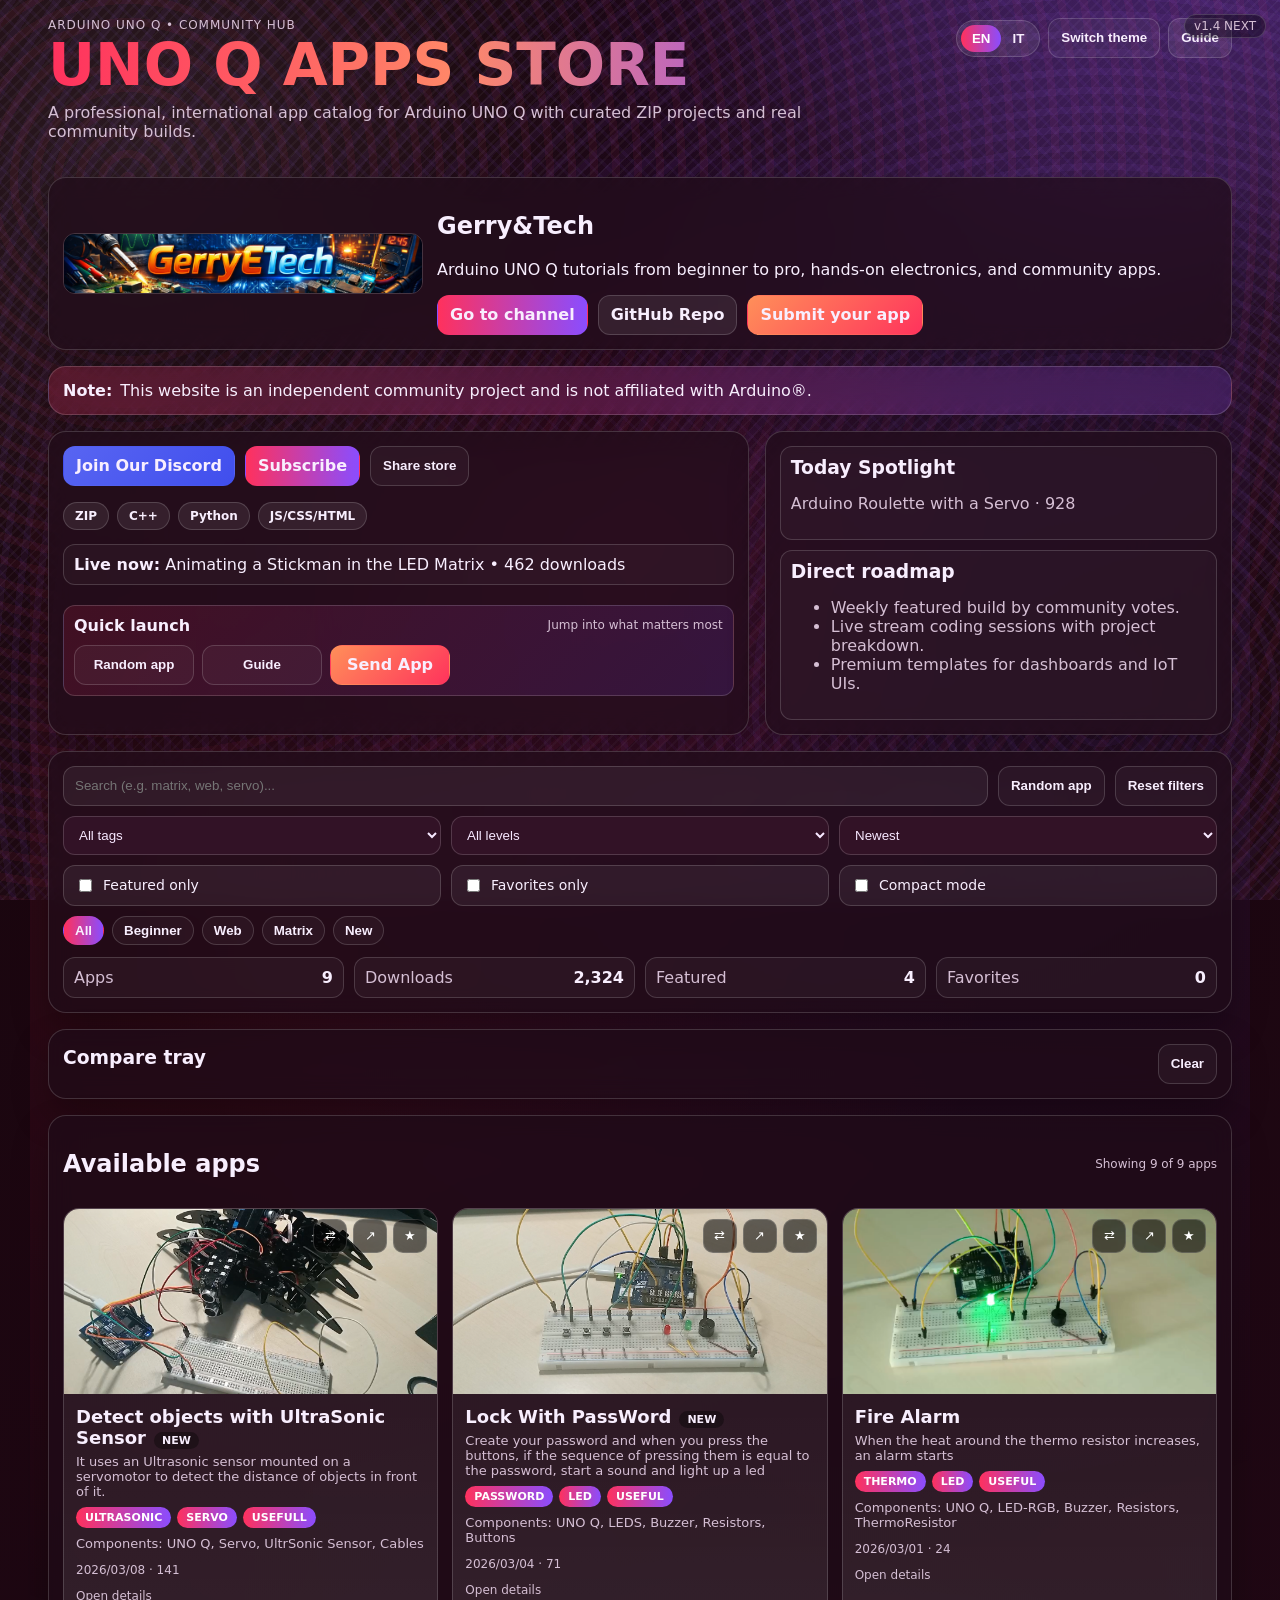
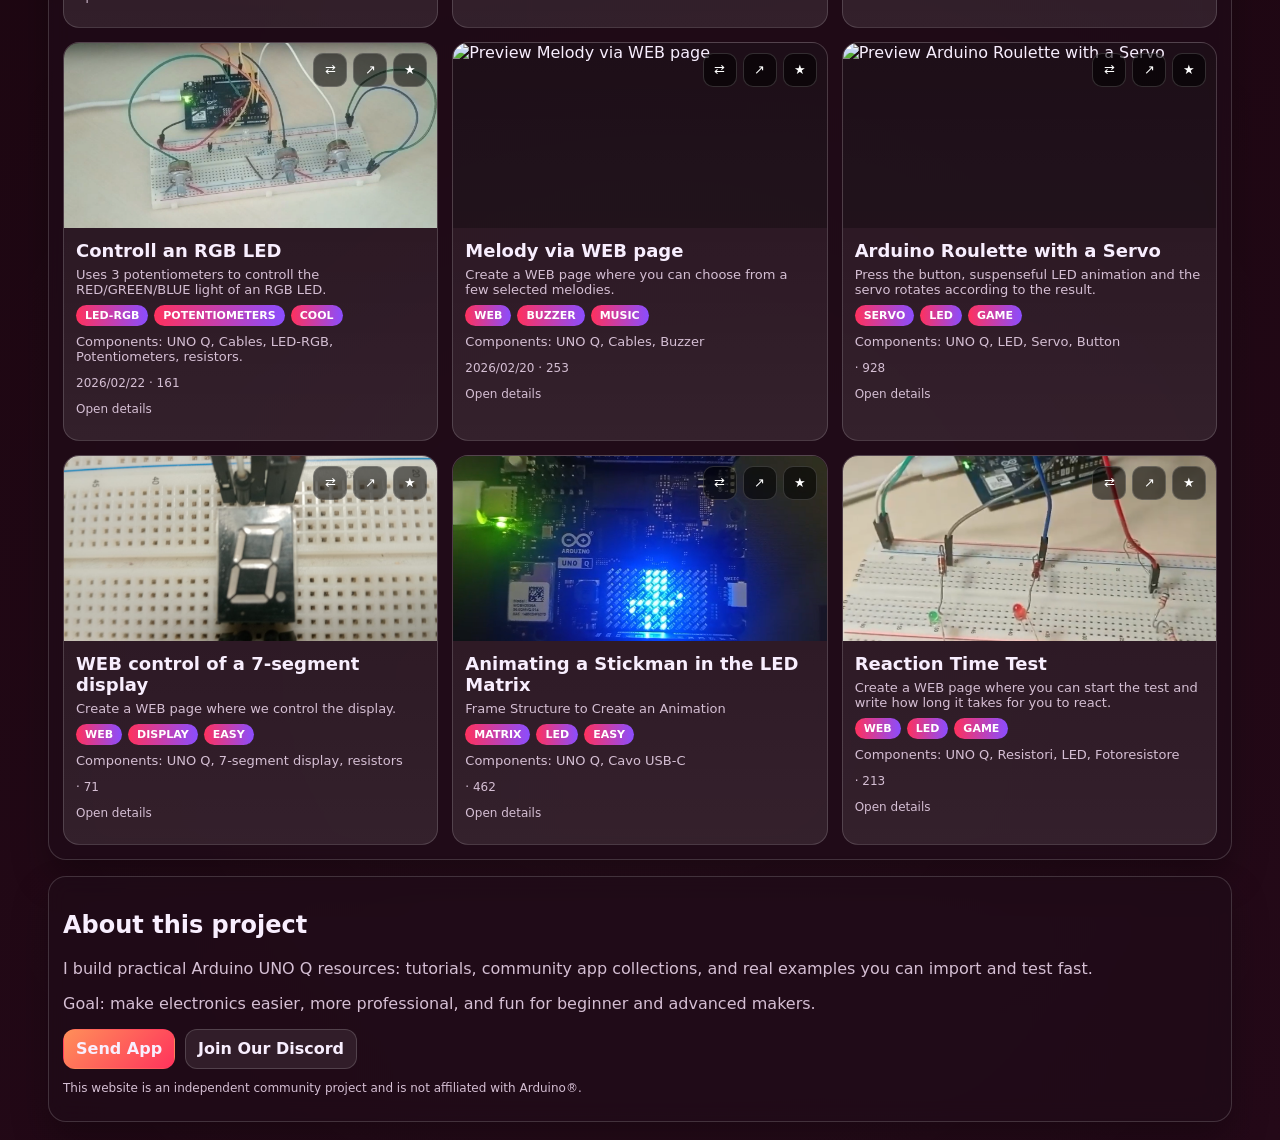
==== commit 372a9e63: "Update index.html" ====
--- a/index.html
+++ b/index.html
@@ -4,154 +4,174 @@
   <meta charset="utf-8" />
   <meta name="viewport" content="width=device-width,initial-scale=1" />
   <title>UNO Q APPS STORE</title>
-
-  <meta name="description" content="Professional international app store for Arduino UNO Q projects. Discover, filter, favorite, and download ready-to-import ZIP apps from the community." />
-
-  <link rel="stylesheet" href="style.css?v=137" />
+  <meta name="description" content="Next-generation app hub for Arduino UNO Q projects: discover, compare, filter, and download community-built ZIP apps." />
+  <link rel="stylesheet" href="style.css" />
   <link rel="icon" href="data:,">
 </head>
+<body>
+  <div class="site-version">v1.4 NEXT</div>
 
-<body>
-  <div class="site-version">v1.3</div>
-
-  <div class="lang-toggle" role="group" aria-label="Language">
-    <button id="langEN" class="lang-btn" type="button" aria-pressed="false">EN</button>
-    <button id="langIT" class="lang-btn" type="button" aria-pressed="false">IT</button>
-  </div>
-
-  <div class="fx fx-pcb" aria-hidden="true"></div>
-  <div class="fx fx-stars" aria-hidden="true"></div>
-  <div class="fx fx-scan" aria-hidden="true"></div>
-  <div class="fx fx-noise" aria-hidden="true"></div>
-
-  <header class="wrap hero">
-    <div class="hero-top">
-      <div class="hero-title">
-        <div class="kicker" data-i18n="kicker">Arduino UNO Q • Community Hub</div>
-        <h1 data-i18n="hero_title">UNO Q APPS STORE</h1>
-        <p class="sub" data-i18n="hero_sub">A professional, international app catalog for Arduino UNO Q with curated ZIP projects and real community builds.</p>
-
-        <div class="hero-actions">
-          <a href="https://discord.gg/9DG42pSMGm" target="_blank" rel="noreferrer" class="discord-cta">
-            <span class="discord-icon" aria-hidden="true">
-              <svg viewBox="0 0 24 24" aria-hidden="true" role="img">
-                <path d="M19.54 0H4.46C2 0 0 2.02 0 4.5v15C0 21.98 2 24 4.46 24h12.62l-.6-2.08 1.45 1.35 1.37 1.27L24 24V4.5C24 2.02 22 0 19.54 0ZM15.84 16.8s-.35-.42-.64-.8c1.27-.36 1.75-1.16 1.75-1.16-.4.26-.78.44-1.12.56-.5.2-.98.33-1.45.41-.96.18-1.84.13-2.6-.01-.57-.1-1.06-.24-1.47-.41-.23-.09-.48-.2-.74-.34-.03-.02-.06-.03-.09-.05-.02-.01-.03-.02-.04-.03-.18-.1-.28-.17-.28-.17s.46.78 1.67 1.15c-.29.38-.65.83-.65.83-2.15-.07-2.97-1.48-2.97-1.48 0-3.13 1.4-5.67 1.4-5.67 1.4-1.05 2.73-1.02 2.73-1.02l.1.12c-1.75.5-2.56 1.26-2.56 1.26s.21-.11.57-.27c1.03-.45 1.85-.57 2.19-.6.06-.01.11-.02.17-.02.62-.08 1.33-.1 2.08-.02.99.11 2.05.39 3.12 1.01 0 0-.77-.73-2.43-1.23l.14-.15s1.33-.03 2.73 1.02c0 0 1.4 2.54 1.4 5.67 0 0-.83 1.41-2.98 1.48ZM9.27 12.78c-.55 0-1-.5-1-1.11 0-.61.44-1.11 1-1.11.55 0 1 .5 1 1.11 0 .61-.45 1.11-1 1.11Zm5.46 0c-.55 0-1-.5-1-1.11 0-.61.45-1.11 1-1.11s1 .5 1 1.11c0 .61-.45 1.11-1 1.11Z" />
-              </svg>
-            </span>
-            <span data-i18n="join_discord">Join Our Discord</span>
-          </a>
-          <a href="https://github.com/gerry-tech/gerry-uno-q-apps/issues/new" target="_blank" rel="noreferrer" class="btn submit-app-cta">
-            <span data-i18n="submit_app">Submit your app</span>
-          </a>
-        </div>
-
-        <div class="hero-pills">
-          <span class="pill" data-i18n="pill_zip">Ready ZIPs</span>
-          <span class="pill" data-i18n="pill_web">Web UI</span>
-          <span class="pill" data-i18n="pill_matrix">Matrix</span>
-          <span class="pill" data-i18n="pill_servo">Servo</span>
-        </div>
-      </div>
-
-      <div class="hero-side">
-        <div id="videoPing" class="video-ping" hidden></div>
-        <div class="notice"><strong data-i18n="note_label">Note:</strong> <span data-i18n="note_text">Independent project, not affiliated with Arduino.</span></div>
-      </div>
+  <header class="topbar wrap">
+    <div class="brand-block">
+      <p class="brand-kicker" data-i18n="kicker">Arduino UNO Q • Community Hub</p>
+      <h1 data-i18n="hero_title">UNO Q APPS STORE</h1>
+      <p class="brand-sub" data-i18n="hero_sub">A professional, international app catalog for Arduino UNO Q with curated ZIP projects and real community builds.</p>
     </div>
 
-    <section class="channel">
-      <div class="channel-card">
-        <img class="channel-img" src="assets/banner.jpg" alt="Gerry&Tech">
-        <div class="channel-info">
-          <h2>Gerry&Tech</h2>
-          <p data-i18n="channel_desc">Arduino UNO Q tutorials from beginner to pro, hands-on electronics, and community apps.</p>
-          <div class="channel-cta">
-            <a class="btn primary" href="https://www.youtube.com/channel/UCjXdbreXXKrvXyU1SvKOJqw" target="_blank" rel="noreferrer"><span data-i18n="go_channel">Go to channel</span></a>
-            <a class="btn" href="https://github.com/gerry-tech/gerry-uno-q-apps" target="_blank" rel="noreferrer"><span data-i18n="repo_github">GitHub Repo</span></a>
-          </div>
+    <div class="topbar-actions">
+      <div class="lang-toggle" role="group" aria-label="Language">
+        <button id="langEN" class="lang-btn" type="button" aria-pressed="false">EN</button>
+        <button id="langIT" class="lang-btn" type="button" aria-pressed="false">IT</button>
+      </div>
+      <button id="themeSwitch" class="btn ghost" type="button" data-i18n="theme_switch">Switch theme</button>
+      <button id="openGuide" class="btn" type="button" data-i18n="guide_btn">Guide</button>
+    </div>
+  </header>
+
+  <main class="wrap dashboard">
+    <section class="channel-panel channel-top">
+      <img src="assets/banner.jpg" alt="Gerry&Tech" class="channel-img">
+      <div>
+        <h2>Gerry&Tech</h2>
+        <p data-i18n="channel_desc">Arduino UNO Q tutorials from beginner to pro, hands-on electronics, and community apps.</p>
+        <div class="hero-cta-row">
+          <a class="btn primary" href="https://www.youtube.com/channel/UCjXdbreXXKrvXyU1SvKOJqw" target="_blank" rel="noreferrer" data-i18n="go_channel">Go to channel</a>
+          <a class="btn" href="https://github.com/gerry-tech/gerry-uno-q-apps" target="_blank" rel="noreferrer" data-i18n="repo_github">GitHub Repo</a>
+          <a class="btn submit" href="https://github.com/gerry-tech/gerry-uno-q-apps/issues/new" target="_blank" rel="noreferrer" data-i18n="submit_app">Submit your app</a>
         </div>
       </div>
     </section>
 
-    <section class="command-center" aria-label="App controls">
-      <div class="controls-panel">
-        <div class="controls-top">
-          <input id="q" type="search" data-i18n-placeholder="search_ph" placeholder="Search (e.g. matrix, web, servo)..." />
-          <button id="clearFilters" class="btn ghost" type="button" data-i18n="clear_filters">Reset filters</button>
+    <section class="disclaimer-band">
+      <strong data-i18n="note_label">Note:</strong>
+      <span data-i18n="official_note">This website is an independent community project and is not affiliated with Arduino®.</span>
+    </section>
+
+    <section class="hero-grid">
+      <article class="hero-panel">
+        <div class="hero-cta-row">
+          <a href="https://discord.gg/9DG42pSMGm" target="_blank" rel="noreferrer" class="btn discord" data-i18n="join_discord">Join Our Discord</a>
+          <a href="https://www.youtube.com/channel/UCjXdbreXXKrvXyU1SvKOJqw?sub_confirmation=1" target="_blank" rel="noreferrer" class="btn primary" data-i18n="subscribe_channel">Subscribe</a>
+          <button id="shareStore" class="btn ghost" type="button" data-i18n="share_store">Share store</button>
         </div>
 
-        <div class="controls-grid">
-          <select id="tag">
-            <option value="" data-i18n="all_tags">All tags</option>
-          </select>
-          <select id="level">
-            <option value="" data-i18n="all_levels">All levels</option>
-            <option value="beginner" data-i18n="level_beginner">Beginner</option>
-            <option value="intermediate" data-i18n="level_intermediate">Intermediate</option>
-            <option value="advanced" data-i18n="level_advanced">Advanced</option>
-          </select>
-          <select id="sort">
-            <option value="new" data-i18n="sort_new">Newest</option>
-            <option value="trending" data-i18n="sort_trending">Trending</option>
-            <option value="downloads" data-i18n="sort_downloads">Most downloaded</option>
-            <option value="name" data-i18n="sort_name">Name A–Z</option>
-          </select>
-          <label class="featured-filter">
-            <input id="featuredOnly" type="checkbox" />
-            <span data-i18n="featured_only">Featured only</span>
-          </label>
-          <label class="featured-filter">
-            <input id="favoritesOnly" type="checkbox" />
-            <span data-i18n="favorites_only">Favorites only</span>
-          </label>
+        <div class="hero-pill-row">
+          <span class="pill">ZIP</span><span class="pill">C++</span><span class="pill">Python</span><span class="pill">JS/CSS/HTML</span>
         </div>
 
-        <div class="quick-filters" id="quickFilters"></div>
+        <div class="live-ticker">
+          <strong data-i18n="live_now">Live now:</strong>
+          <span id="liveTickerText">...</span>
+        </div>
+        <div class="live-boost" aria-label="Quick actions">
+          <div class="boost-head">
+            <strong data-i18n="boost_title">Quick launch</strong>
+            <span class="tiny" data-i18n="boost_sub">Jump into what matters most</span>
+          </div>
+          <div class="boost-actions">
+            <button id="boostRandom" class="btn ghost" type="button" data-i18n="random_app">Random app</button>
+            <button id="boostGuide" class="btn ghost" type="button" data-i18n="guide_btn">Guide</button>
+            <a class="btn submit" href="https://github.com/gerry-tech/gerry-uno-q-apps/issues/new" target="_blank" rel="noreferrer" data-i18n="send_app_now">Send App</a>
+          </div>
+        </div>
+
+      </article>
+
+      <aside class="insight-panel">
+        <div id="videoPing" class="video-ping" hidden></div>
+        <div class="insight-card">
+          <h3 data-i18n="spotlight_title">Today Spotlight</h3>
+          <p id="spotlightPick" data-i18n="spotlight_loading">Loading top project...</p>
+        </div>
+        <div class="insight-card">
+          <h3 data-i18n="roadmap_title">Direct roadmap</h3>
+          <ul>
+            <li data-i18n="roadmap_1">Weekly featured build by community votes.</li>
+            <li data-i18n="roadmap_2">Live stream coding sessions with project breakdown.</li>
+            <li data-i18n="roadmap_3">Premium templates for dashboards and IoT UIs.</li>
+          </ul>
+        </div>
+      </aside>
+    </section>
+
+    <section class="control-surface">
+      <div class="controls-top">
+        <input id="q" type="search" data-i18n-placeholder="search_ph" placeholder="Search..." />
+        <button id="randomApp" class="btn ghost" type="button" data-i18n="random_app">Random app</button>
+        <button id="clearFilters" class="btn ghost" type="button" data-i18n="clear_filters">Reset filters</button>
       </div>
 
-      <section class="quick-stats" aria-live="polite">
-        <div class="stat-card">
-          <span data-i18n="stat_apps">Apps</span>
-          <strong id="statApps">0</strong>
-        </div>
-        <div class="stat-card">
-          <span data-i18n="stat_downloads">Downloads</span>
-          <strong id="statDownloads">0</strong>
-        </div>
-        <div class="stat-card">
-          <span data-i18n="stat_featured">Featured</span>
-          <strong id="statFeatured">0</strong>
-        </div>
-        <div class="stat-card">
-          <span data-i18n="stat_favorites">Favorites</span>
-          <strong id="statFavorites">0</strong>
-        </div>
-      </section>
+      <div class="controls-grid">
+        <select id="tag"><option value="" data-i18n="all_tags">All tags</option></select>
+        <select id="level">
+          <option value="" data-i18n="all_levels">All levels</option>
+          <option value="beginner" data-i18n="level_beginner">Beginner</option>
+          <option value="intermediate" data-i18n="level_intermediate">Intermediate</option>
+          <option value="advanced" data-i18n="level_advanced">Advanced</option>
+        </select>
+        <select id="sort">
+          <option value="new" data-i18n="sort_new">Newest</option>
+          <option value="trending" data-i18n="sort_trending">Trending</option>
+          <option value="downloads" data-i18n="sort_downloads">Most downloaded</option>
+          <option value="name" data-i18n="sort_name">Name A–Z</option>
+        </select>
+        <label class="switch-row"><input id="featuredOnly" type="checkbox"><span data-i18n="featured_only">Featured only</span></label>
+        <label class="switch-row"><input id="favoritesOnly" type="checkbox"><span data-i18n="favorites_only">Favorites only</span></label>
+        <label class="switch-row"><input id="compactMode" type="checkbox"><span data-i18n="compact_mode">Compact mode</span></label>
+      </div>
+
+      <div id="quickFilters" class="quick-filters"></div>
+
+      <div class="stats-grid" aria-live="polite">
+        <article class="stat-card"><span data-i18n="stat_apps">Apps</span><strong id="statApps">0</strong></article>
+        <article class="stat-card"><span data-i18n="stat_downloads">Downloads</span><strong id="statDownloads">0</strong></article>
+        <article class="stat-card"><span data-i18n="stat_featured">Featured</span><strong id="statFeatured">0</strong></article>
+        <article class="stat-card"><span data-i18n="stat_favorites">Favorites</span><strong id="statFavorites">0</strong></article>
+      </div>
     </section>
-  </header>
 
-  <main class="wrap">
-    <div class="section-head">
-      <h2 class="section-title" data-i18n="section_title">Available apps</h2>
-      <div class="section-right">
-        <span class="status-dot"></span>
-        <span class="tiny" data-i18n="updated_recently">Recently updated</span>
+    <section id="compareBar" class="compare-bar" hidden>
+      <div>
+        <h3 data-i18n="compare_title">Compare tray</h3>
+        <p id="compareList" class="tiny"></p>
       </div>
-    </div>
+      <div class="compare-actions">
+        <button id="compareClear" class="btn ghost" type="button" data-i18n="clear_compare">Clear</button>
+      </div>
+    </section>
 
-    <div id="resultCount" class="result-count tiny"></div>
-    <div id="grid" class="grid"></div>
+    <section class="apps-section">
+      <div class="section-head">
+        <h2 class="section-title" data-i18n="section_title">Available apps</h2>
+        <span id="resultCount" class="tiny"></span>
+      </div>
+      <div id="grid" class="grid"></div>
+    </section>
 
-    <footer class="footer">
-      <p data-i18n="footer_send_app">Want to submit an app? Open an Issue on the repo with description + ZIP attached.</p>
-      <p><a class="btn submit-app-cta" href="https://github.com/gerry-tech/gerry-uno-q-apps/issues/new" target="_blank" rel="noreferrer"><span data-i18n="submit_app_now">Send app now</span></a></p>
-      <p class="tiny" data-i18n="footer_disclaimer">Arduino® is a registered trademark. This website is independent and not affiliated with Arduino.</p>
-    </footer>
+    <section class="project-about">
+      <h2 data-i18n="about_title">About this project</h2>
+      <p data-i18n="about_desc_1">I build practical Arduino UNO Q resources: tutorials, community app collections, and real examples you can import and test fast.</p>
+      <p data-i18n="about_desc_2">Goal: make electronics easier, more professional, and fun for beginner and advanced makers.</p>
+      <div class="hero-cta-row">
+        <a class="btn submit" href="https://github.com/gerry-tech/gerry-uno-q-apps/issues/new" target="_blank" rel="noreferrer" data-i18n="send_app_now">Send App</a>
+        <a class="btn" href="https://discord.gg/9DG42pSMGm" target="_blank" rel="noreferrer" data-i18n="join_discord">Join Our Discord</a>
+      </div>
+      <p class="tiny" data-i18n="official_note">This website is an independent community project and is not affiliated with Arduino®.</p>
+    </section>
   </main>
 
+  <dialog id="guideModal" class="guide-modal">
+    <div class="guide-head">
+      <h2 data-i18n="guide_title">How UNO Q APPS STORE works</h2>
+      <button id="closeGuide" class="btn ghost" type="button" data-i18n="close">Close</button>
+    </div>
+    <ol id="guideList" class="guide-list"></ol>
+  </dialog>
+
+  <button id="backToTop" class="back-top" type="button" aria-label="Back to top">↑</button>
   <div id="toast" class="toast" role="status" aria-live="polite"></div>
 
-  <script src="apps/apps.js?v=137"></script>
-  <script src="main.js?v=137"></script>
+  <script src="apps/apps.js"></script>
+  <script src="main.js"></script>
 </body>
 </html>
--- a/style.css
+++ b/style.css
@@ -1,220 +1,230 @@
 :root{
-  --max: 1050px;
-  --bg: #0b1020;
-
-  --text: rgba(255,255,255,0.92);
-  --muted: rgba(255,255,255,0.72);
-
-  --card: rgba(255,255,255,0.06);
-  --card2: rgba(255,255,255,0.09);
-  --border: rgba(255,255,255,0.14);
-
-  --accent: #7c5cff;
-  --accent2: #33d6ff;
-
-  --glass: rgba(10,14,28,0.72);
-}
-
-*{ box-sizing:border-box; }
-
+  --bg:#17050c;
+  --bg2:#240918;
+  --card:rgba(31,12,24,.72);
+  --text:#f8eefe;
+  --muted:#d5bfd4;
+  --line:rgba(255,255,255,.16);
+  --accent:#ff315d;
+  --accent2:#8a4dff;
+}
+*{box-sizing:border-box}
+html,body{margin:0;min-height:100%}
 body{
-  margin:0;
-  font-family: system-ui, -apple-system, Segoe UI, Roboto, Arial;
-  color: var(--text);
-  line-height: 1.4;
+  font-family:Inter,system-ui,Segoe UI,Roboto,Arial,sans-serif;
+  color:var(--text);
   background:
-    radial-gradient(1200px 500px at 10% 0%, rgba(124,92,255,0.35), transparent 60%),
-    radial-gradient(1000px 500px at 90% 10%, rgba(51,214,255,0.25), transparent 55%),
-    var(--bg);
-}
-
-.wrap{ max-width: var(--max); margin: 0 auto; padding: 18px; }
-
-h1{ margin: 0 0 10px; }
-.sub{ color: var(--muted); margin: 0 0 12px; }
-
-.notice{
-  padding: 10px 12px;
-  border: 1px solid var(--border);
-  border-radius: 14px;
-  background: rgba(255,255,255,0.05);
-}
-
-.channel{ margin: 14px 0 18px; }
-.channel-card{
-  display:flex; gap:14px; align-items:center; flex-wrap:wrap;
-  border:1px solid var(--border); border-radius:18px;
-  background: rgba(255,255,255,0.05);
-  padding: 12px;
-}
-.channel-img{
-  width: 100%;
-  max-width: 360px;
-  height: auto;
-  object-fit: contain;
-  border-radius: 14px;
-}
-.channel-info h2{ margin: 0 0 6px; font-size: 18px; }
-.channel-info p{ margin: 0 0 10px; color: var(--muted); }
-.channel-cta{ display:flex; gap:10px; flex-wrap:wrap; }
-
-.controls{
-  margin-top: 12px;
+    radial-gradient(1300px 820px at -4% -24%, rgba(255,49,93,.48), transparent 68%),
+    radial-gradient(1100px 700px at 110% -6%, rgba(138,77,255,.42), transparent 70%),
+    radial-gradient(900px 620px at 48% 120%, rgba(255,120,170,.18), transparent 72%),
+    linear-gradient(160deg,var(--bg),var(--bg2));
+  position:relative;
+}
+body::before{
+  content:""; position:fixed; inset:0; pointer-events:none; z-index:-1;
+  background-image:
+    radial-gradient(circle at 12% 16%, rgba(255,255,255,.08) 0, transparent 36%),
+    radial-gradient(circle at 82% 10%, rgba(138,77,255,.20) 0, transparent 42%),
+    radial-gradient(circle at 50% 60%, rgba(255,49,93,.12) 0, transparent 44%),
+    repeating-linear-gradient(135deg, rgba(255,255,255,.04) 0 2px, transparent 2px 7px),
+    repeating-linear-gradient(45deg, rgba(138,77,255,.05) 0 3px, transparent 3px 11px);
+  opacity:.95;
+}
+body::after{
+  content:""; position:fixed; inset:0; pointer-events:none; z-index:-1;
+  background:
+    repeating-radial-gradient(circle at 10% 20%, rgba(255,49,93,.10) 0 8px, transparent 8px 22px),
+    repeating-radial-gradient(circle at 86% 78%, rgba(138,77,255,.11) 0 7px, transparent 7px 19px),
+    linear-gradient(90deg, rgba(255,255,255,.02), rgba(255,255,255,0), rgba(255,255,255,.02));
+  mix-blend-mode:screen; opacity:.55;
+}
+.wrap{max-width:1220px;margin:0 auto;padding:18px}
+
+.topbar{display:flex;justify-content:space-between;gap:16px;align-items:flex-start}
+.brand-kicker{margin:0 0 4px;color:var(--muted);font-size:12px;text-transform:uppercase;letter-spacing:.08em}
+h1{margin:0;font-size:clamp(34px,5vw,58px);line-height:1.02;background:linear-gradient(90deg,var(--accent),#ff8868,var(--accent2));-webkit-background-clip:text;-webkit-text-fill-color:transparent}
+.brand-sub{margin:8px 0 0;color:var(--muted);max-width:820px}
+.topbar-actions{display:flex;gap:8px;align-items:center;flex-wrap:wrap;justify-content:flex-end}
+
+.lang-toggle{display:inline-flex;background:rgba(255,255,255,.08);padding:4px;border:1px solid var(--line);border-radius:999px}
+.lang-btn{border:0;background:transparent;color:var(--text);padding:6px 11px;border-radius:999px;cursor:pointer;font-weight:800}
+.lang-btn.active,.lang-btn[aria-pressed="true"]{background:linear-gradient(90deg,var(--accent),var(--accent2));color:#fff}
+
+
+.dashboard{display:grid;gap:16px;position:relative}
+.dashboard::before{
+  content:"";position:absolute;inset:0;pointer-events:none;z-index:-1;
+  background-image:
+    radial-gradient(circle at 20% 30%, rgba(255,49,93,.10), transparent 35%),
+    radial-gradient(circle at 75% 20%, rgba(138,77,255,.10), transparent 38%),
+    radial-gradient(circle at 50% 80%, rgba(255,255,255,.03), transparent 40%);
+}
+
+.hero-grid{display:grid;grid-template-columns:1.2fr .8fr;gap:16px}
+.hero-panel,.insight-panel,.control-surface,.apps-section,.channel-panel,.compare-bar,.project-about,.disclaimer-band{
+  border:1px solid var(--line); background:var(--card); backdrop-filter:blur(11px); border-radius:18px; padding:14px;
+  box-shadow: 0 18px 36px rgba(0,0,0,.28);
+}
+.channel-top{order:-1}
+.channel-panel{display:grid;grid-template-columns:minmax(220px,360px) 1fr;gap:14px;align-items:center}
+.channel-img{width:100%;border-radius:12px;border:1px solid var(--line)}
+.disclaimer-band{display:flex;gap:8px;align-items:center;background:linear-gradient(90deg, rgba(255,49,93,.2), rgba(138,77,255,.18));}
+
+.hero-panel{display:grid;gap:12px;align-content:start}
+.hero-cta-row{display:flex;gap:10px;flex-wrap:wrap;align-items:center}
+.hero-pill-row{display:flex;gap:8px;flex-wrap:wrap;align-items:center;margin-top:4px;margin-bottom:2px}
+.pill{padding:7px 11px;border:1px solid var(--line);border-radius:999px;font-size:12px;font-weight:800;background:rgba(255,255,255,.08);display:inline-flex;align-items:center;line-height:1}
+.live-ticker{padding:10px;border:1px solid var(--line);border-radius:12px;background:rgba(255,255,255,.03)}
+.live-boost{margin-top:8px;border:1px solid var(--line);border-radius:12px;background:linear-gradient(135deg, rgba(255,49,93,.14), rgba(138,77,255,.14));padding:10px;display:grid;gap:10px}
+.boost-head{display:flex;justify-content:space-between;align-items:center;gap:10px;flex-wrap:wrap}
+.boost-actions{display:flex;gap:8px;flex-wrap:wrap}
+.boost-actions .btn{min-width:120px}
+.insight-panel{display:grid;gap:10px}
+.insight-card{border:1px solid var(--line);border-radius:12px;padding:10px;background:rgba(255,255,255,.03)}
+.insight-card h3{margin:0 0 6px}
+.insight-card p,.insight-card li{color:var(--muted)}
+
+.controls-top{display:grid;grid-template-columns:1fr auto auto;gap:10px}
+.controls-grid{display:grid;grid-template-columns:repeat(3,minmax(150px,1fr));gap:10px;margin-top:10px}
+input,select,.switch-row{background:rgba(255,255,255,.06);border:1px solid var(--line);border-radius:12px;color:var(--text);padding:10px 11px}
+.switch-row{display:flex;gap:8px;align-items:center;font-size:14px}
+.quick-filters{display:flex;flex-wrap:wrap;gap:8px;margin-top:10px}
+.quick-chip{border:1px solid var(--line);border-radius:999px;background:rgba(255,255,255,.04);color:var(--text);padding:6px 11px;cursor:pointer;font-weight:700}
+.quick-chip.active{background:linear-gradient(90deg,var(--accent),var(--accent2));border-color:transparent}
+.stats-grid{display:grid;grid-template-columns:repeat(4,1fr);gap:10px;margin-top:12px}
+.stat-card{border:1px solid var(--line);border-radius:12px;padding:10px;background:rgba(255,255,255,.04);display:flex;justify-content:space-between;align-items:center}
+.stat-card span{color:var(--muted)}
+
+.section-head{display:flex;justify-content:space-between;gap:12px;align-items:center;flex-wrap:wrap}
+.grid{display:grid;grid-template-columns:repeat(auto-fill,minmax(280px,1fr));gap:14px;margin-top:10px}
+.card{position:relative;border:1px solid var(--line);border-radius:16px;overflow:hidden;background:linear-gradient(180deg,rgba(255,255,255,.04),rgba(255,255,255,.09));cursor:pointer;transition:.15s}
+.card:hover{transform:translateY(-5px);box-shadow:0 20px 30px rgba(0,0,0,.28),0 0 25px rgba(138,77,255,.28)}
+.thumb{height:185px;background:rgba(0,0,0,.25)}
+.thumb img{width:100%;height:100%;object-fit:cover;display:block}
+.content{padding:12px}
+.card h3{margin:0 0 6px;font-size:18px}
+.meta{margin:0 0 8px;color:var(--muted);font-size:13px}
+.tags{display:flex;gap:6px;flex-wrap:wrap;margin-bottom:8px}
+.tag{font-size:11px;font-weight:800;padding:4px 9px;border-radius:999px;background:linear-gradient(90deg,var(--accent),var(--accent2));color:#fff}
+.icon-btn{position:absolute;top:10px;width:34px;height:34px;border-radius:10px;border:1px solid var(--line);background:rgba(0,0,0,.55);color:#fff;cursor:pointer;z-index:3}
+.favorite-btn{right:10px}.share-btn{right:50px}.compare-btn{right:90px}
+.favorite-btn.active{background:linear-gradient(90deg,#ffd166,#ff9f1c);color:#201400;border-color:transparent}
+
+.btn{
+  border:1px solid var(--line);background:rgba(255,255,255,.08);color:var(--text);padding:10px 12px;border-radius:12px;text-decoration:none;
+  display:inline-flex;align-items:center;justify-content:center;line-height:1.1;vertical-align:middle;cursor:pointer;font-weight:700;min-height:40px;
+}
+.btn.primary{background:linear-gradient(90deg,var(--accent),var(--accent2));border-color:transparent}
+.btn.discord{background:linear-gradient(135deg,#5865F2,#404eed);border-color:transparent}
+.btn.submit{background:linear-gradient(135deg,#ff8f59,#ff335c);border-color:transparent}
+.btn.ghost{background:rgba(255,255,255,.04)}
+
+.compare-bar{display:flex;justify-content:space-between;gap:12px;align-items:center}
+.compare-bar h3{margin:0 0 4px}.compare-actions{display:flex;gap:8px}
+
+.project-about p{color:var(--muted)}
+
+.toast{position:fixed;left:50%;bottom:16px;transform:translateX(-50%) translateY(20px);opacity:0;background:rgba(0,0,0,.85);border:1px solid var(--line);padding:8px 12px;border-radius:10px;transition:.15s;z-index:9999}
+.toast.show{opacity:1;transform:translateX(-50%) translateY(0)}
+.back-top{position:fixed;right:16px;bottom:16px;width:42px;height:42px;border:1px solid var(--line);border-radius:999px;background:linear-gradient(90deg,var(--accent),var(--accent2));color:white;font-size:22px;font-weight:900;cursor:pointer;opacity:0;pointer-events:none;transition:.15s}
+.back-top.show{opacity:1;pointer-events:auto}
+.site-version{position:fixed;right:14px;top:14px;background:rgba(0,0,0,.35);border:1px solid var(--line);padding:4px 9px;border-radius:999px;color:var(--muted);font-size:12px;z-index:10}
+.guide-modal{width:min(760px,92vw);border:1px solid var(--line);border-radius:14px;background:#240c1f;color:var(--text);padding:14px}
+.guide-modal::backdrop{background:rgba(0,0,0,.55)}
+.guide-head{display:flex;justify-content:space-between;align-items:center;gap:10px}
+.guide-list{display:grid;gap:8px;color:var(--muted)}
+.video-ping{border:1px solid var(--line);border-radius:12px;padding:10px;background:rgba(255,255,255,.04)}
+.video-ping .label{display:flex;justify-content:space-between;margin-bottom:8px}
+.pulse{font-weight:900}
+.tiny{font-size:12px;color:var(--muted)}
+.empty-wrap{border:1px dashed var(--line);border-radius:14px;padding:20px}
+.new-mini{margin-left:8px;background:rgba(0,0,0,.35);padding:2px 8px;border-radius:999px;font-size:11px}
+
+body.compact .grid{grid-template-columns:repeat(auto-fill,minmax(220px,1fr))}
+body.compact .thumb{height:140px}
+body.theme-cobalt{--bg:#071625;--bg2:#101327;--accent:#00b6ff;--accent2:#6b7bff;--card:rgba(10,24,43,.8)}
+
+/* app page */
+.app-page{max-width:980px}
+.app-detail{border:1px solid var(--line);background:var(--card);border-radius:18px;padding:16px;margin:12px 0}
+.app-main-head{display:grid;gap:10px}
+.app-hero-thumb{height:320px;border-radius:14px;overflow:hidden}
+.info-slots-grid{display:grid;grid-template-columns:repeat(auto-fit,minmax(200px,1fr));gap:10px;margin:14px 0}
+.info-slot{border:1px solid var(--line);border-radius:12px;padding:10px;background:rgba(255,255,255,.03)}
+.code-panel{border:1px solid var(--line);border-radius:12px;overflow:hidden;background:#2a1123}
+.code-head-row{display:flex;justify-content:space-between;align-items:center;border-bottom:1px solid var(--line)}
+.code-head{padding:10px;font-weight:900}
+.lang-switch{display:flex;gap:6px;padding-right:10px;flex-wrap:wrap}
+.lang-code-btn{border:1px solid var(--line);background:rgba(255,255,255,.06);color:var(--text);padding:5px 8px;border-radius:999px;cursor:pointer}
+.lang-code-btn.active{background:linear-gradient(90deg,var(--accent),var(--accent2));border-color:transparent}
+.code-panel pre{margin:0;padding:12px;overflow:auto}
+.app-page .meta,.app-page .tiny{color:#d8afc5}
+
+
+/* dropdown readability fix */
+select,
+.controls-grid select,
+#tag,
+#level,
+#sort{
+  color: #f7e8ff;
+  background-color: rgba(53,19,40,0.96);
+}
+
+select option,
+.controls-grid select option,
+#tag option,
+#level option,
+#sort option{
+  color: #f8eefe !important;
+  background: #2a1024 !important;
+}
+
+select option:checked,
+.controls-grid select option:checked,
+#tag option:checked,
+#level option:checked,
+#sort option:checked{
+  color: #ffffff !important;
+  background: linear-gradient(90deg, #ff315d, #8a4dff) !important;
+}
+
+/* app detail readability and spacing fix */
+.app-main-head h1{margin:0 0 8px;line-height:1.08;font-size:clamp(30px,4vw,46px);}
+.app-main-head .meta{margin:0 0 10px;line-height:1.5;color:#d8afc5;font-size:clamp(15px,1.2vw,18px);}
+.info-slots-grid{gap:14px;margin:16px 0 18px}
+.info-slot{
+  padding:12px 14px;
+  min-height:92px;
   display:flex;
-  gap:10px;
-  flex-wrap:wrap;
-  align-items:center;
-}
-
-.controls input,
-.controls select{
-  background: rgba(255,255,255,0.06);
-  color: var(--text);
-  border: 1px solid var(--border);
-  border-radius: 12px;
-  padding: 10px 12px;
-  outline:none;
-}
-
-.controls input::placeholder{ color: rgba(255,255,255,0.55); }
-
-.controls select option{
-  background: #0b1020;
-  color: rgba(255,255,255,0.92);
-}
-
-.grid{
-  margin-top: 14px;
-  display:grid;
-  grid-template-columns: repeat(auto-fill, minmax(260px, 1fr));
-  gap: 14px;
-}
-
-.card{
-  position: relative;
-  border: 1px solid var(--border);
-  border-radius: 18px;
-  overflow: hidden;
-  background: linear-gradient(180deg, var(--card), var(--card2));
-  box-shadow: 0 12px 30px rgba(0,0,0,0.25);
-  transition: transform .15s ease, box-shadow .15s ease, border-color .15s ease, filter .15s ease;
-}
-.card:hover{
-  transform: translateY(-4px);
-  box-shadow: 0 18px 45px rgba(0,0,0,0.38);
-  border-color: rgba(255,255,255,0.28);
-  filter: brightness(1.03);
-}
-
-.thumb{ height: 230px; background: rgba(0,0,0,0.22); }
-.thumb img{ width:100%; height:100%; object-fit:cover; display:block; }
-.thumb span{ display:grid; place-items:center; height:100%; color: var(--muted); font-size: 13px; }
-
-.content{
-  position: absolute;
-  left: 0; right: 0; bottom: 0;
-  padding: 12px;
-  background: var(--glass);
-  backdrop-filter: blur(10px);
-  -webkit-backdrop-filter: blur(10px);
-  border-top: 1px solid rgba(255,255,255,0.10);
-}
-
-.card h3{
-  margin: 0 0 6px;
-  font-size: 18px;
-  font-weight: 850;
-  background: linear-gradient(90deg, var(--accent), var(--accent2));
-  -webkit-background-clip: text;
-  -webkit-text-fill-color: transparent;
-  text-shadow: 0 2px 14px rgba(0,0,0,0.65);
-
-  /* taglio su 2 righe se è lungo */
-  display: -webkit-box;
-  -webkit-line-clamp: 2;
-  -webkit-box-orient: vertical;
-  overflow: hidden;
-}
-
-.meta{
-  margin: 0 0 10px;
-  font-size: 13px;
-  color: rgba(255,255,255,0.80);
-  text-shadow: 0 2px 10px rgba(0,0,0,0.55);
-
-  display: -webkit-box;
-  -webkit-line-clamp: 3;
-  -webkit-box-orient: vertical;
-  overflow: hidden;
-}
-
-.tags{ display:flex; gap:6px; flex-wrap:wrap; margin-bottom: 8px; }
-
-.tag{
-  background: linear-gradient(90deg, var(--accent), var(--accent2));
-  color: #081022;
-  padding: 4px 10px;
-  border-radius: 999px;
-  font-size: 11px;
-  font-weight: 800;
-  letter-spacing: 0.3px;
-  box-shadow: 0 0 10px rgba(80,140,255,0.22);
-  border: 1px solid rgba(255,255,255,0.12);
-}
-
-.btns{ display:flex; gap:10px; flex-wrap:wrap; }
-
-a.btn{
-  display:inline-block;
-  padding: 9px 12px;
-  border-radius: 12px;
-  border: 1px solid var(--border);
-  text-decoration:none;
-  color: var(--text);
-  background: rgba(255,255,255,0.05);
-}
-
-a.btn.primary{
-  border-color: transparent;
-  background: linear-gradient(90deg, var(--accent), var(--accent2));
-  color: #081022;
-  font-weight: 900;
-}
-
-.badge{
-  position:absolute;
-  top: 10px; left: 10px;
-  z-index: 5;
-  padding: 6px 10px;
-  border-radius: 999px;
-  font-size: 12px;
-  font-weight: 900;
-  letter-spacing: .4px;
-  color: #081022;
-  background: linear-gradient(90deg, var(--accent), var(--accent2));
-  border: 1px solid rgba(255,255,255,0.22);
-  box-shadow: 0 10px 20px rgba(0,0,0,0.25);
-}
-
-.empty{ color: var(--muted); }
-
-.footer{
-  margin-top: 22px;
-  border-top: 1px solid var(--border);
-  padding-top: 14px;
-}
-.tiny{ font-size: 12px; color: rgba(255,255,255,0.65); }
-
-/* FIX LEGGIBILITÀ TESTI SU OVERLAY */
-.card h3{
-  background: none !important;
-  -webkit-text-fill-color: rgba(255,255,255,0.95) !important;
-  color: rgba(255,255,255,0.95) !important;
-  text-shadow: 0 2px 12px rgba(0,0,0,0.70) !important;
-}
-
-.meta{
-  color: rgba(255,255,255,0.82) !important;
-  text-shadow: 0 2px 10px rgba(0,0,0,0.65) !important;
-}
-
+  flex-direction:column;
+  justify-content:center;
+  gap:8px;
+}
+.info-slot .tiny{
+  display:block;
+  font-size:13px;
+  color:#cda5ba;
+  line-height:1.25;
+  font-weight:600;
+}
+.info-slot strong{
+  display:block;
+  font-size:clamp(20px, 1.4vw, 24px);
+  line-height:1.28;
+  color:#ff9fbe;
+  letter-spacing:.01em;
+  font-weight:700;
+}
+
+@media (max-width:1000px){
+  .hero-grid{grid-template-columns:1fr}
+  .controls-top{grid-template-columns:1fr 1fr}
+  .stats-grid{grid-template-columns:1fr 1fr}
+}
+@media (max-width:740px){
+  .controls-top{grid-template-columns:1fr}
+  .controls-grid{grid-template-columns:1fr}
+  .channel-panel{grid-template-columns:1fr}
+  .topbar{flex-direction:column}
+}
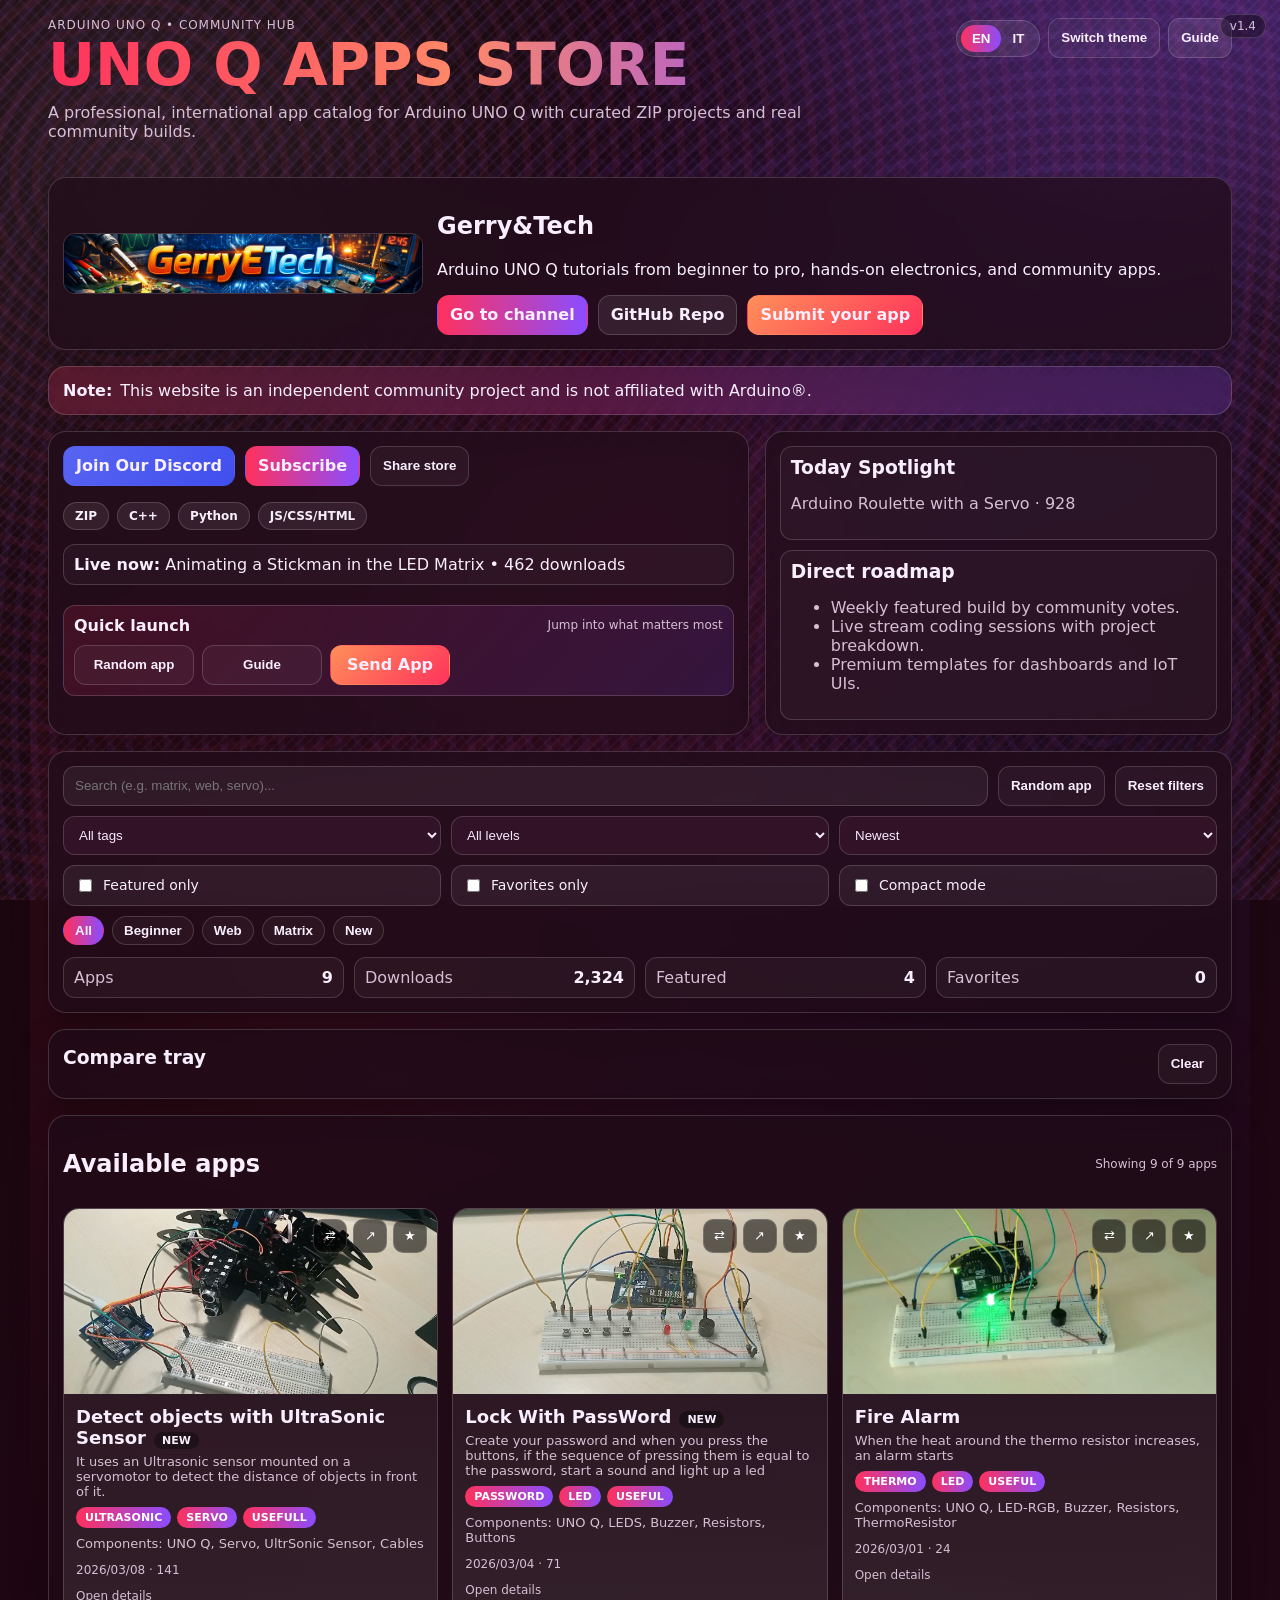
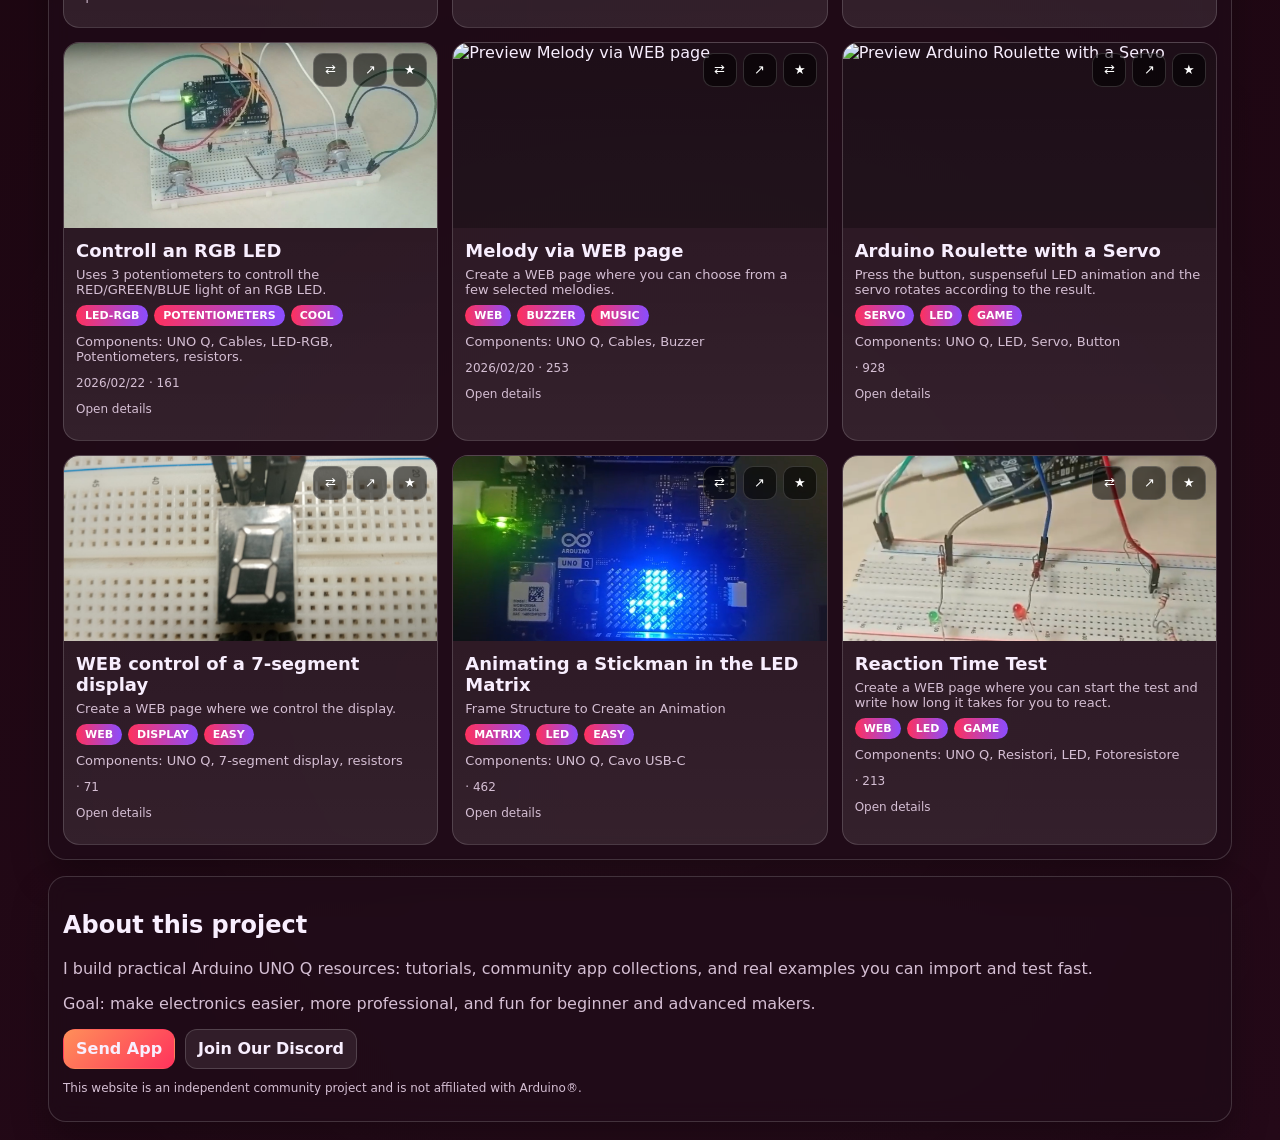
==== commit 00b68545: "Update index.html" ====
--- a/index.html
+++ b/index.html
@@ -9,7 +9,7 @@
   <link rel="icon" href="data:,">
 </head>
 <body>
-  <div class="site-version">v1.4 NEXT</div>
+  <div class="site-version">v1.4</div>
 
   <header class="topbar wrap">
     <div class="brand-block">
